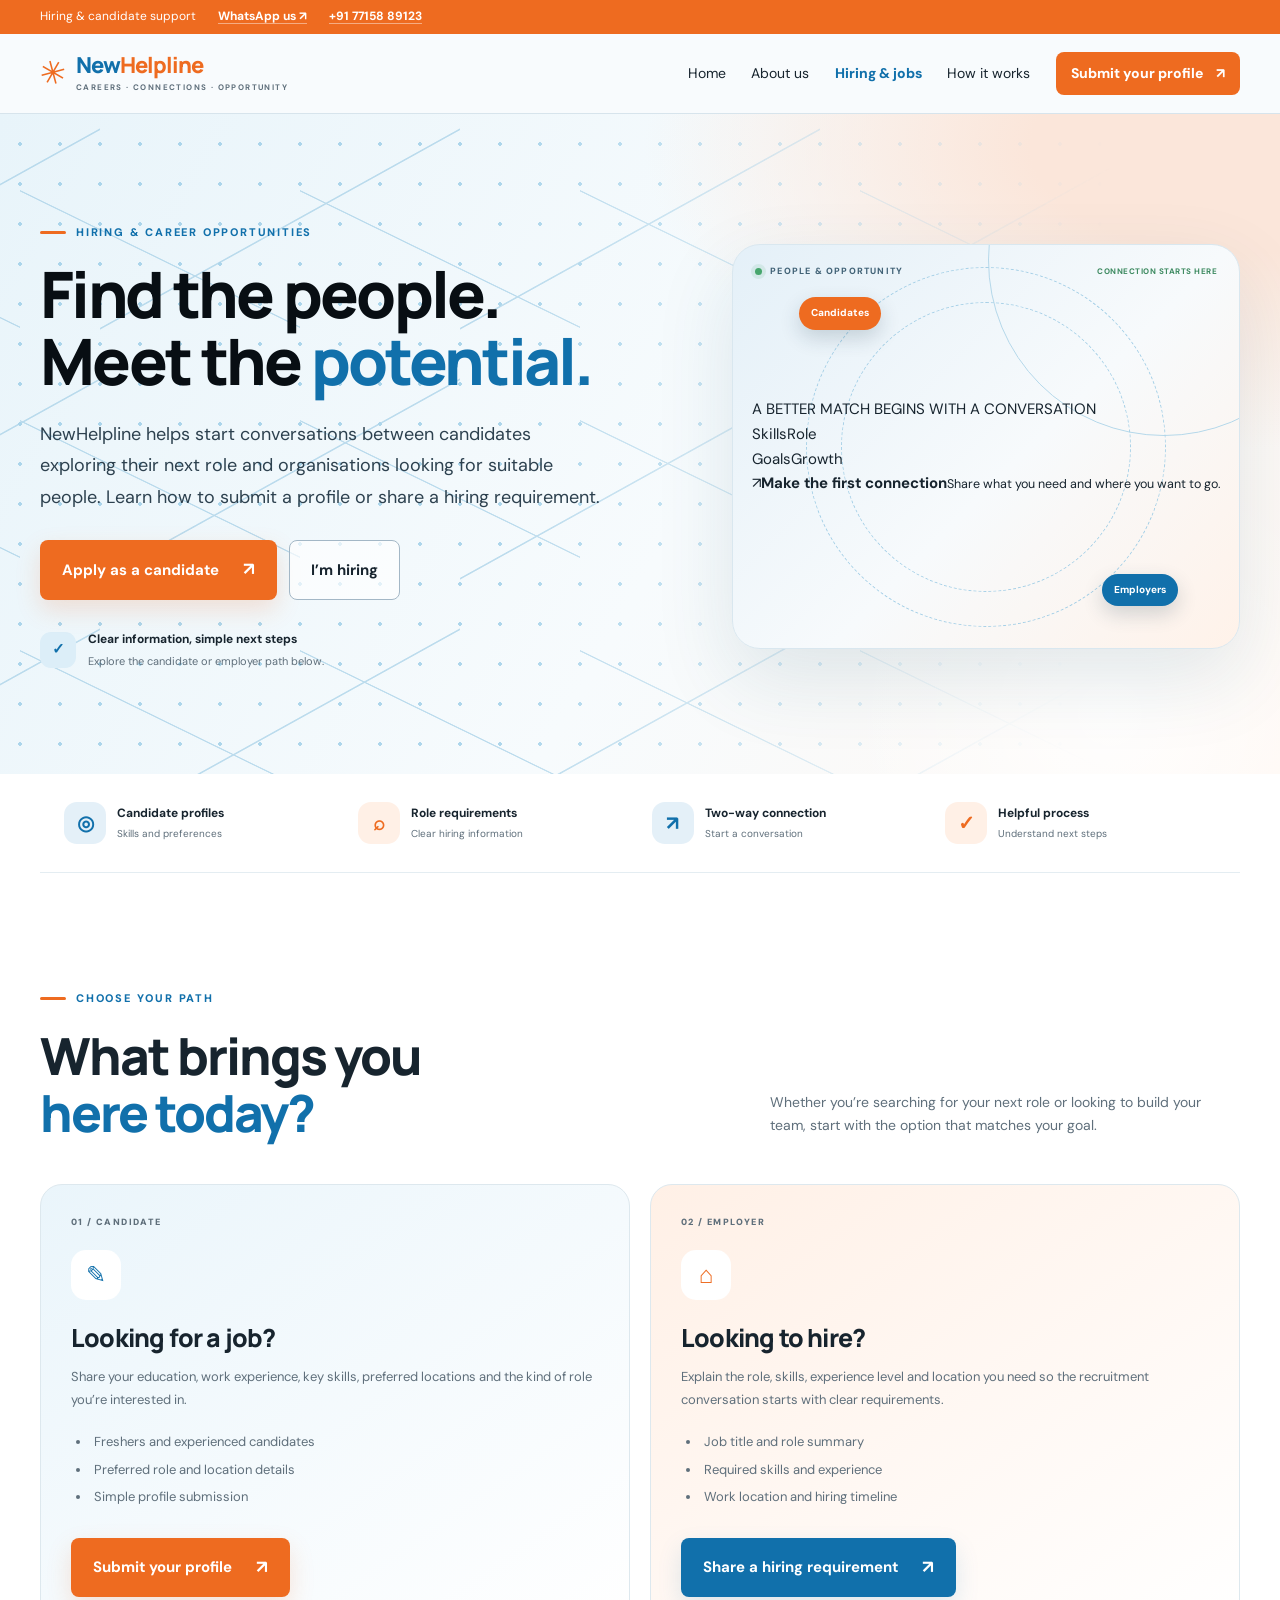
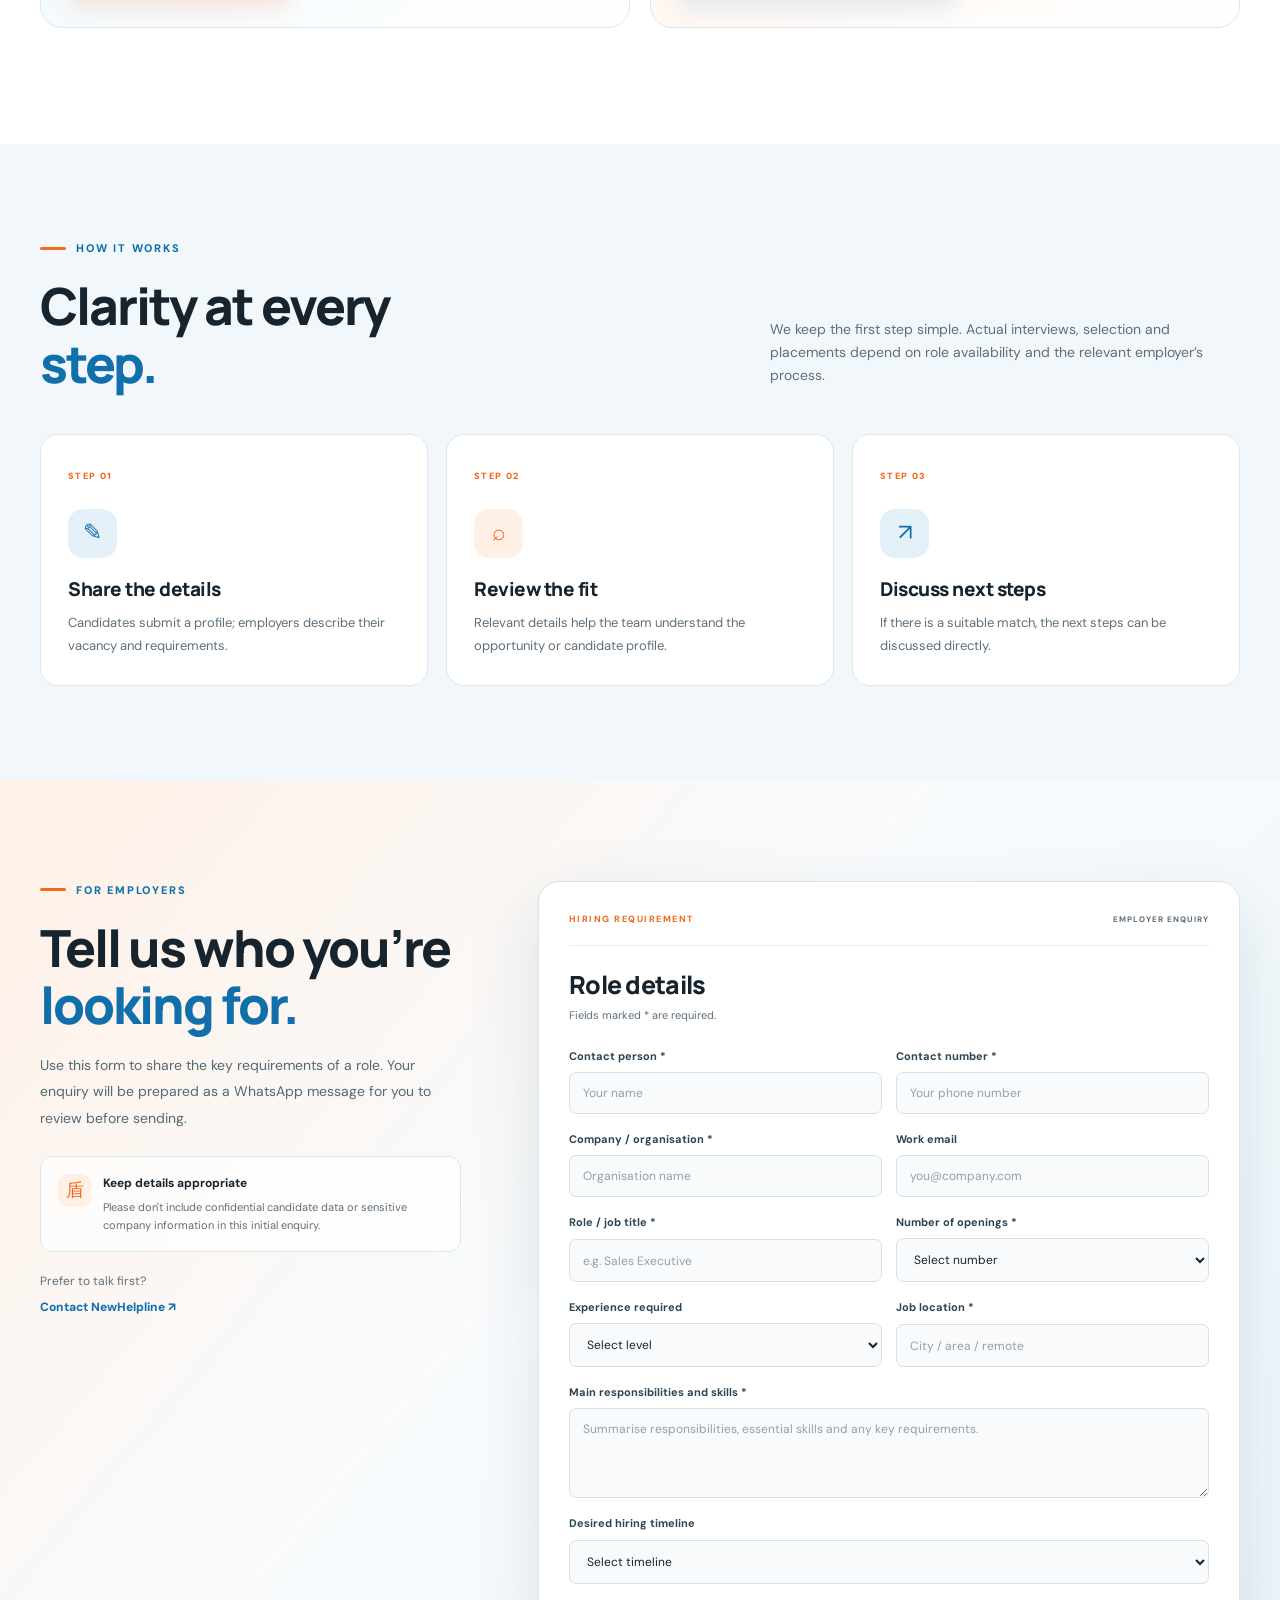
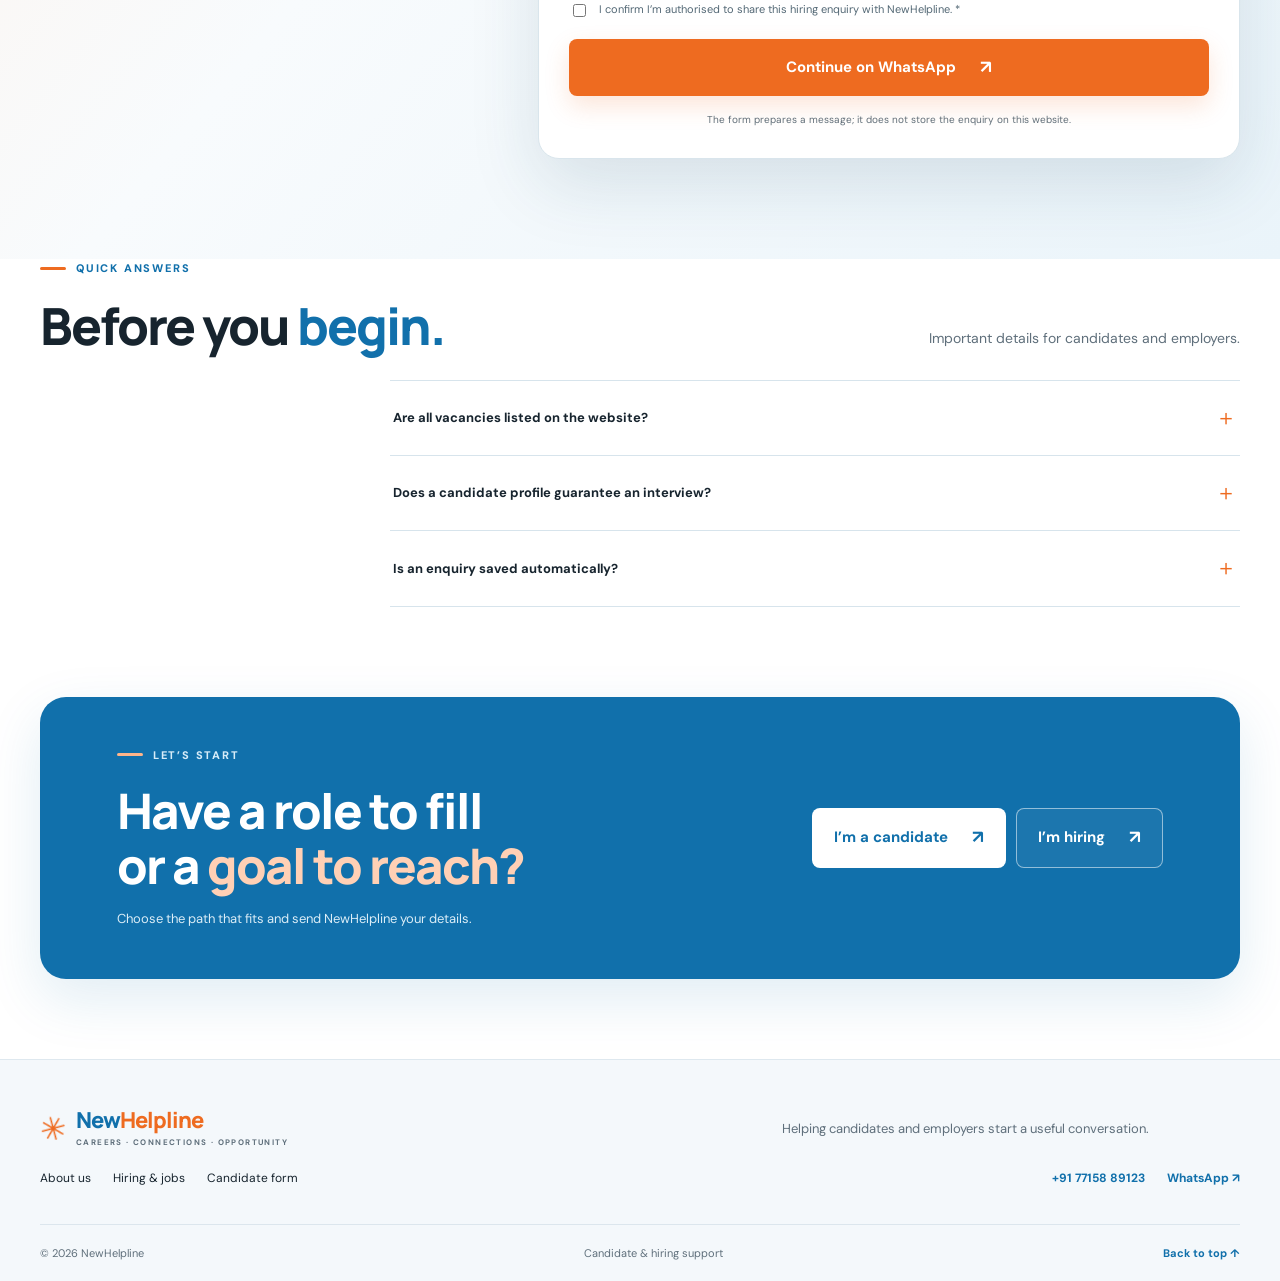
==== hiring.html @ 6728ea6a "feat: add dedicated hiring and jobs page" ====
<!doctype html>
<html lang="en">
<head>
  <meta charset="utf-8">
  <meta name="viewport" content="width=device-width, initial-scale=1, viewport-fit=cover">
  <meta name="theme-color" content="#1170AB">
  <meta name="description" content="Hiring information for candidates and employers through NewHelpline. Learn how to submit a candidate profile or share a hiring requirement.">
  <meta property="og:title" content="Hiring & Jobs | NewHelpline">
  <meta property="og:description" content="Candidate information, job search guidance and hiring support with NewHelpline.">
  <meta property="og:type" content="website">
  <title>Hiring & Jobs | NewHelpline</title>
  <link rel="preconnect" href="https://fonts.googleapis.com">
  <link rel="preconnect" href="https://fonts.gstatic.com" crossorigin>
  <link rel="stylesheet" href="styles.css">
  <link rel="icon" href="favicon.svg" type="image/svg+xml">
</head>
<body>
  <div class="topline"><span>Hiring & candidate support</span><a href="https://wa.me/917715889123" target="_blank" rel="noopener noreferrer">WhatsApp us ↗</a><a href="tel:+917715889123">+91 77158 89123</a></div>
  <header class="site-header">
    <a class="logo" href="index.html" aria-label="NewHelpline home"><span class="mark" aria-hidden="true">✳</span><span><b>New<span>Helpline</span></b><small>CAREERS · CONNECTIONS · OPPORTUNITY</small></span></a>
    <button class="menu" type="button" aria-label="Open menu" aria-expanded="false" aria-controls="primary-nav">☰</button>
    <nav id="primary-nav" aria-label="Main navigation"><a href="index.html">Home</a><a href="index.html#about">About us</a><a class="active" href="hiring.html">Hiring & jobs</a><a href="index.html#process">How it works</a><a class="nav-apply" href="index.html#candidate-form">Submit your profile <span aria-hidden="true">↗</span></a></nav>
  </header>
  <a class="skip-link" href="#main-content">Skip to content</a>
  <main id="main-content">
    <section class="hero hiring-hero">
      <div class="network" aria-hidden="true"></div><div class="hero-glow" aria-hidden="true"></div>
      <div class="hero-copy">
        <div class="eyebrow"><span></span> HIRING & CAREER OPPORTUNITIES</div>
        <h1>Find the people.<br>Meet the <em>potential.</em></h1>
        <p class="hero-lead">NewHelpline helps start conversations between candidates exploring their next role and organisations looking for suitable people. Learn how to submit a profile or share a hiring requirement.</p>
        <div class="hero-actions"><a class="button orange" href="index.html#candidate-form">Apply as a candidate <b aria-hidden="true">↗</b></a><a class="button outline" href="#employer-form">I’m hiring</a></div>
        <div class="hero-proof"><span class="proof-icon">✓</span><span><b>Clear information, simple next steps</b><small>Explore the candidate or employer path below.</small></span></div>
      </div>
      <div class="hero-art hiring-art"><div class="art-topline"><span class="art-dot"></span> PEOPLE & OPPORTUNITY <span class="art-status">CONNECTION STARTS HERE</span></div><div class="hiring-visual-card"><span class="visual-kicker">A BETTER MATCH BEGINS WITH A CONVERSATION</span><div class="match-line"><span>Skills</span><span class="match-line-fill"></span><span>Role</span></div><div class="match-line"><span>Goals</span><span class="match-line-fill short"></span><span>Growth</span></div><div class="match-note"><span>↗</span><span><b>Make the first connection</b><small>Share what you need and where you want to go.</small></span></div></div><div class="art-bubble bubble-orange">Candidates</div><div class="art-bubble bubble-blue">Employers</div><div class="art-orbit orbit-one"></div><div class="art-orbit orbit-two"></div></div>
    </section>
    <section class="benefit-strip" aria-label="Hiring support overview"><div><span class="benefit-icon">◎</span><span><b>Candidate profiles</b><small>Skills and preferences</small></span></div><div><span class="benefit-icon">⌕</span><span><b>Role requirements</b><small>Clear hiring information</small></span></div><div><span class="benefit-icon">↗</span><span><b>Two-way connection</b><small>Start a conversation</small></span></div><div><span class="benefit-icon">✓</span><span><b>Helpful process</b><small>Understand next steps</small></span></div></section>
    <section class="section">
      <div class="section-heading"><div><div class="eyebrow"><span></span> CHOOSE YOUR PATH</div><h2>What brings you<br><em>here today?</em></h2></div><p>Whether you’re searching for your next role or looking to build your team, start with the option that matches your goal.</p></div>
      <div class="path-grid">
        <article class="path-card path-candidate"><span class="path-number">01 / CANDIDATE</span><div class="path-icon">✎</div><h3>Looking for a job?</h3><p>Share your education, work experience, key skills, preferred locations and the kind of role you’re interested in.</p><ul><li>Freshers and experienced candidates</li><li>Preferred role and location details</li><li>Simple profile submission</li></ul><a class="button orange" href="index.html#candidate-form">Submit your profile <b>↗</b></a></article>
        <article class="path-card path-employer"><span class="path-number">02 / EMPLOYER</span><div class="path-icon">⌂</div><h3>Looking to hire?</h3><p>Explain the role, skills, experience level and location you need so the recruitment conversation starts with clear requirements.</p><ul><li>Job title and role summary</li><li>Required skills and experience</li><li>Work location and hiring timeline</li></ul><a class="button blue-button" href="#employer-form">Share a hiring requirement <b>↗</b></a></article>
      </div>
    </section>
    <section class="process-section"><div class="section-heading"><div><div class="eyebrow"><span></span> HOW IT WORKS</div><h2>Clarity at every<br><em>step.</em></h2></div><p>We keep the first step simple. Actual interviews, selection and placements depend on role availability and the relevant employer’s process.</p></div><div class="process-grid"><article><span class="process-step">STEP 01</span><div class="process-icon">✎</div><h3>Share the details</h3><p>Candidates submit a profile; employers describe their vacancy and requirements.</p></article><article><span class="process-step">STEP 02</span><div class="process-icon">⌕</div><h3>Review the fit</h3><p>Relevant details help the team understand the opportunity or candidate profile.</p></article><article><span class="process-step">STEP 03</span><div class="process-icon">↗</div><h3>Discuss next steps</h3><p>If there is a suitable match, the next steps can be discussed directly.</p></article></div></section>
    <section class="application-section employer-section" id="employer-form">
      <div class="application-intro"><div class="eyebrow"><span></span> FOR EMPLOYERS</div><h2>Tell us who you’re <em>looking for.</em></h2><p>Use this form to share the key requirements of a role. Your enquiry will be prepared as a WhatsApp message for you to review before sending.</p><div class="privacy-note"><span aria-hidden="true">盾</span><span><b>Keep details appropriate</b><small>Please don't include confidential candidate data or sensitive company information in this initial enquiry.</small></span></div><div class="contact-card"><span>Prefer to talk first?</span><a href="https://wa.me/917715889123" target="_blank" rel="noopener noreferrer">Contact NewHelpline ↗</a></div></div>
      <div class="application-card"><div class="application-card-head"><span class="form-kicker">HIRING REQUIREMENT</span><span class="form-count">EMPLOYER ENQUIRY</span></div><h3>Role details</h3><p class="form-subtitle">Fields marked * are required.</p>
        <form id="employer-form-element">
          <div class="form-row"><label for="employer-name">Contact person *<input id="employer-name" name="contact" autocomplete="name" maxlength="90" required placeholder="Your name"></label><label for="employer-phone">Contact number *<input id="employer-phone" name="phone" type="tel" inputmode="tel" pattern="[0-9+() -]{8,20}" maxlength="20" required placeholder="Your phone number"></label></div>
          <div class="form-row"><label for="employer-company">Company / organisation *<input id="employer-company" name="company" maxlength="140" required placeholder="Organisation name"></label><label for="employer-email">Work email<input id="employer-email" name="email" type="email" maxlength="160" placeholder="you@company.com"></label></div>
          <div class="form-row"><label for="employer-role">Role / job title *<input id="employer-role" name="role" maxlength="140" required placeholder="e.g. Sales Executive"></label><label for="employer-count">Number of openings *<select id="employer-count" name="openings" required><option value="">Select number</option><option>1</option><option>2–5</option><option>6–10</option><option>More than 10</option><option>To be discussed</option></select></label></div>
          <div class="form-row"><label for="employer-exp">Experience required<select id="employer-exp" name="experience"><option value="">Select level</option><option>Fresher / entry level</option><option>1–3 years</option><option>3–5 years</option><option>5+ years</option><option>Flexible</option></select></label><label for="employer-location">Job location *<input id="employer-location" name="location" maxlength="120" required placeholder="City / area / remote"></label></div>
          <label for="employer-skills">Main responsibilities and skills *<textarea id="employer-skills" name="requirements" rows="4" minlength="10" maxlength="1400" required placeholder="Summarise responsibilities, essential skills and any key requirements."></textarea></label>
          <label for="employer-timeline">Desired hiring timeline<select id="employer-timeline" name="timeline"><option value="">Select timeline</option><option>Immediately</option><option>Within 2 weeks</option><option>Within a month</option><option>Flexible</option></select></label>
          <label class="consent-row"><input name="consent" type="checkbox" required><span>I confirm I’m authorised to share this hiring enquiry with NewHelpline. *</span></label>
          <button class="button orange submit" type="submit">Continue on WhatsApp <b aria-hidden="true">↗</b></button><p class="form-note" id="employer-status" role="status" aria-live="polite">The form prepares a message; it does not store the enquiry on this website.</p>
        </form>
      </div>
    </section>
    <section class="faq-section"><div class="section-heading"><div><div class="eyebrow"><span></span> QUICK ANSWERS</div><h2>Before you <em>begin.</em></h2></div><p>Important details for candidates and employers.</p></div><div class="faq-list"><details><summary>Are all vacancies listed on the website?<span>＋</span></summary><p>This version of the site provides hiring information and candidate registration. It does not currently publish a live vacancy database. Contact NewHelpline to ask about relevant opportunities.</p></details><details><summary>Does a candidate profile guarantee an interview?<span>＋</span></summary><p>No. Profile submission is an expression of interest. Interview selection and placements depend on employer requirements and opportunity availability.</p></details><details><summary>Is an enquiry saved automatically?<span>＋</span></summary><p>No. The current forms prepare WhatsApp messages. The user must review and send the message; this static website has no connected database or candidate tracking system.</p></details></div></section>
    <section class="closing-cta"><div><div class="eyebrow"><span></span> LET’S START</div><h2>Have a role to fill<br>or a <em>goal to reach?</em></h2><p>Choose the path that fits and send NewHelpline your details.</p></div><div class="closing-actions"><a class="button white" href="index.html#candidate-form">I’m a candidate <b>↗</b></a><a class="button outline-light" href="#employer-form">I’m hiring <b>↗</b></a></div></section>
  </main>
  <footer><div class="footer-main"><a class="logo" href="index.html"><span class="mark" aria-hidden="true">✳</span><span><b>New<span>Helpline</span></b><small>CAREERS · CONNECTIONS · OPPORTUNITY</small></span></a><p>Helping candidates and employers start a useful conversation.</p><div class="footer-links"><a href="index.html#about">About us</a><a href="hiring.html">Hiring & jobs</a><a href="index.html#candidate-form">Candidate form</a></div><div class="footer-contact"><a href="tel:+917715889123">+91 77158 89123</a><a href="https://wa.me/917715889123" target="_blank" rel="noopener noreferrer">WhatsApp ↗</a></div></div><div class="footer-bottom"><span>© <span id="year"></span> NewHelpline</span><span>Candidate & hiring support</span><a href="#main-content">Back to top ↑</a></div></footer>
  <script src="script.js" defer></script>
</body></html>
---- styles.css ----
@import url('https://fonts.googleapis.com/css2?family=DM+Sans:wght@400;500;600;700&family=Manrope:wght@400;500;600;700;800&display=swap');
:root{--orange:#EE6B20;--blue:#1170AB;--pale:#E4F0F8;--paler:#F5F9FC;--ink:#17242E;--muted:#5F6F7B;--line:#D7E4EC;--white:#fff;--radius:22px;--shadow:0 24px 70px rgba(24,67,96,.14)}*{box-sizing:border-box}html{scroll-behavior:smooth;scroll-padding-top:100px}body{margin:0;color:var(--ink);font:15px/1.65 'DM Sans',sans-serif;background:var(--white);-webkit-font-smoothing:antialiased}a{color:inherit;text-decoration:none}button,input,select,textarea{font:inherit}button,a{-webkit-tap-highlight-color:transparent}a:focus-visible,button:focus-visible,input:focus-visible,select:focus-visible,textarea:focus-visible{outline:3px solid #ffb57d;outline-offset:3px}.topline{height:34px;padding:0 max(24px,calc((100vw - 1200px)/2));display:flex;align-items:center;gap:22px;background:var(--orange);color:white;font-size:12px}.topline span:last-child{margin-left:auto}header{height:80px;padding:0 max(24px,calc((100vw - 1200px)/2));display:flex;align-items:center;justify-content:space-between;gap:28px;background:#F8FBFD;border-bottom:1px solid var(--line);position:sticky;top:0;z-index:20}.logo{display:flex;align-items:center;gap:9px;flex-shrink:0}.logo b{display:block;font:800 22px/1.15 'Manrope',sans-serif;letter-spacing:-1px;color:var(--blue)}.logo b span{color:var(--orange)}.logo small{display:block;margin-top:3px;font-size:8px;letter-spacing:1.4px;color:var(--muted);font-weight:700}.mark{font-size:32px;line-height:1;color:var(--orange);transform:rotate(-15deg)}nav{display:flex;align-items:center;gap:clamp(14px,2vw,30px);font-size:14px}nav>a:not(.call):hover,.footer-links a:hover{color:var(--orange)}.call{background:var(--orange);color:white;padding:11px 23px;border-radius:8px;font-weight:700;box-shadow:0 7px 18px #ee6b2024}.call:hover,.orange:hover{background:#d9570b;transform:translateY(-2px)}.menu{display:none;background:none;border:0;font-size:25px;color:var(--blue)}.hero{min-height:635px;padding:76px max(24px,calc((100vw - 1200px)/2)) 70px;display:grid;grid-template-columns:1.03fr .85fr;gap:clamp(38px,6vw,90px);align-items:center;position:relative;isolation:isolate;overflow:hidden;background:radial-gradient(ellipse at 97% 5%,#FBE6DA 0 12%,transparent 34%),linear-gradient(120deg,#E8F4FA 0%,#F7FBFD 55%,#fff8f3 100%)}.network{position:absolute;inset:0;z-index:-1;opacity:.7;background-image:radial-gradient(circle,#91C8E5 1.8px,transparent 2px),linear-gradient(26deg,transparent 49.7%,#A6D0E7 49.9%,#A6D0E7 50.1%,transparent 50.3%),linear-gradient(151deg,transparent 49.7%,#A6D0E7 49.9%,#A6D0E7 50.1%,transparent 50.3%);background-size:40px 40px,280px 230px,360px 250px;background-position:0 10px,20px 30px,100px -10px;mask-image:linear-gradient(90deg,#000 0%,#000 40%,transparent 87%)}.hero-copy{position:relative;z-index:1}.eyebrow{display:flex;align-items:center;gap:10px;font-size:11px;letter-spacing:1.8px;font-weight:800;color:var(--blue);margin-bottom:20px}.eyebrow>span{display:inline-block;width:26px;height:3px;border-radius:4px;background:var(--orange)}h1,h2,h3,p{margin-top:0}h1,h2,h3{font-family:'Manrope',sans-serif;letter-spacing:-1.8px}h1{font-size:clamp(43px,4.65vw,66px);line-height:1.07;max-width:640px;margin-bottom:24px;font-weight:800;color:#080E13}h1 em,h2 em{font-style:normal;color:var(--blue)}.hero-copy>p{font-size:18px;line-height:1.75;max-width:600px;color:#2D414F}.chips,.actions,.trust{display:flex;align-items:center;gap:10px;flex-wrap:wrap}.chips{margin:21px 0 27px}.chips span,.tags span{padding:6px 14px;border-radius:100px;background:#DFEDF6;color:#294C62;font-size:12px;font-weight:600}.actions{gap:12px}.button{display:inline-flex;justify-content:center;align-items:center;gap:24px;padding:14px 21px;border-radius:8px;font-weight:700;border:1px solid transparent;transition:transform .2s,background .2s;cursor:pointer}.button b{font-size:18px}.orange{background:var(--orange);color:white;box-shadow:0 10px 24px #ee6b202c}.outline{border-color:#A3B7C6;background:#ffffffa8;color:var(--ink)}.outline:hover{border-color:var(--blue);background:white}.trust{margin-top:32px;font-size:12px;color:#586B79}.avatars{display:flex;padding-left:5px}.avatars span{width:30px;height:30px;margin-left:-5px;display:grid;place-items:center;border-radius:50%;border:2px solid white;background:#CDE4F3;font-weight:800;color:var(--blue)}.avatars span:nth-child(2){background:#FAD8C7;color:#97400f}.avatars span:nth-child(3){background:#D9EAE0;color:#276449}.form-card{align-self:center;background:white;border-radius:13px;border:1px solid #D3E2EA;box-shadow:var(--shadow);overflow:hidden;position:relative;z-index:2}.tabs{display:grid;grid-template-columns:repeat(3,1fr);background:#E4F0F8}.tabs button{border:0;background:transparent;padding:17px 5px;font-weight:700;font-size:13px;color:#243D4E;cursor:pointer;border-bottom:3px solid transparent}.tabs button.active{background:white;color:#121E27;border-bottom-color:var(--blue)}.form-content{padding:25px 27px 23px}.form-kicker{font-size:10px;letter-spacing:1.5px;color:var(--orange);font-weight:800}.form-content h2{font-size:25px;letter-spacing:-.8px;margin:8px 0 5px}.form-content>p{margin-bottom:20px;color:var(--muted);font-size:13px}.form-content form{display:grid;gap:13px}.two{display:grid;grid-template-columns:1fr 1fr;gap:13px}.form-content label{display:grid;gap:6px;font-weight:700;font-size:12px;color:#253B4A}.form-content input,.form-content select,.form-content textarea{width:100%;min-width:0;border:1px solid #D3E1EA;border-radius:6px;padding:11px 12px;background:#F8FAFC;color:var(--ink);font-size:13px;font-weight:400}.form-content input:focus,.form-content select:focus,.form-content textarea:focus{border-color:var(--blue);outline:2px solid #1170ab20}.form-content input::placeholder,.form-content textarea::placeholder{color:#8D9BA6}.submit{width:100%;margin-top:3px;border:0}.note{font-size:10px!important;text-align:center;color:#73828D!important;margin:0!important}.stats{display:grid;grid-template-columns:repeat(4,1fr);max-width:1200px;margin:0 auto;padding:29px 24px;border-bottom:1px solid #EAF0F4;gap:20px}.stats>div{display:grid;grid-template-columns:42px 1fr;column-gap:10px;align-items:center}.stat-icon{grid-row:span 2;width:40px;height:40px;display:grid;place-items:center;border-radius:12px;color:var(--blue);background:var(--pale);font-size:21px}.stats b{font-size:13px}.stats small{font-size:11px;color:var(--muted)}.section{padding:105px max(24px,calc((100vw - 1200px)/2))}.section-head{display:flex;align-items:end;justify-content:space-between;gap:40px;margin-bottom:43px}.section-head h2,.approach-copy h2,.cta h2{font-size:clamp(36px,4.1vw,53px);line-height:1.13;margin-bottom:0}.section-head>p{max-width:435px;color:var(--muted);margin-bottom:4px;font-size:15px}.cards{display:grid;grid-template-columns:repeat(3,1fr);gap:20px}.service{padding:29px;border:1px solid #DCE7ED;border-radius:var(--radius);min-height:360px;display:flex;flex-direction:column;align-items:flex-start;transition:transform .22s,box-shadow .22s}.service:hover{transform:translateY(-5px);box-shadow:var(--shadow)}.student{background:linear-gradient(145deg,#F0F8FC,#fff)}.teacher{background:linear-gradient(145deg,#FFF5EF,#fff)}.hiring{background:linear-gradient(145deg,#F3F6FC,#fff)}.card-top{width:100%;display:flex;justify-content:space-between;align-items:center;margin-bottom:24px;color:var(--muted);font-size:10px;letter-spacing:1px;font-weight:800}.icon{display:grid;place-items:center;width:48px;height:48px;border-radius:15px;background:#DCEEF8;color:var(--blue);font-size:24px}.teacher .icon{background:#FFE0CE;color:#C75415}.hiring .icon{background:#E2E8F7;color:#4A61A7}.service h3{font-size:28px;line-height:1.15;margin-bottom:13px;letter-spacing:-1px}.service>p{color:var(--muted);font-size:13px;line-height:1.8}.tags{display:flex;flex-wrap:wrap;gap:6px;margin:3px 0 22px}.tags span{font-size:10px;padding:5px 9px;background:#fff;border:1px solid #E0E9EE}.service>a,.text-link{margin-top:auto;display:inline-flex;gap:18px;align-items:center;color:var(--blue);font-weight:800;font-size:13px}.service>a b{font-size:18px;color:var(--orange)}.approach{padding:95px max(24px,calc((100vw - 1120px)/2));background:#EAF4FA;display:grid;grid-template-columns:1fr 1fr;gap:clamp(48px,8vw,120px);align-items:center;overflow:hidden}.approach-visual{display:grid;place-items:center;min-height:420px}.orb{width:min(360px,75vw);aspect-ratio:1;border-radius:50%;position:relative;border:1px solid #B8D9EA;background:radial-gradient(circle,#fff 0 24%,#E5F3FA 24.5% 48%,transparent 48.5%);display:grid;place-items:center}.orb:before,.orb:after{content:'';position:absolute;inset:12%;border:1px dashed #8FC0DD;border-radius:50%}.orb:after{inset:26%;border-style:solid;opacity:.6}.orb-center{width:86px;height:86px;border-radius:25px;background:var(--orange);display:grid;place-items:center;color:white;font:800 29px 'Manrope';box-shadow:0 12px 28px #ee6b2045;z-index:2}.orb-label{position:absolute;background:white;padding:8px 13px;border:1px solid var(--line);border-radius:8px;font-size:11px;font-weight:700;box-shadow:0 8px 25px #3c66801a}.label-one{top:13%;left:2%}.label-two{right:-1%;top:47%}.label-three{bottom:10%;left:21%}.approach-copy>p{color:#536875;margin:22px 0 25px}.steps{display:grid;gap:18px;margin-bottom:24px}.steps>div{display:flex;align-items:center;gap:15px}.steps>div>span{flex-shrink:0;width:36px;height:36px;display:grid;place-items:center;border-radius:10px;background:white;color:var(--orange);font-weight:800;font-size:12px}.steps p{display:grid;gap:3px;margin:0}.steps b{font-size:13px}.steps small{font-size:12px;color:var(--muted)}.subject-grid{display:grid;grid-template-columns:repeat(3,1fr);border-top:1px solid var(--line);border-left:1px solid var(--line)}.subject-grid a{position:relative;min-height:145px;padding:21px 23px;display:grid;align-content:start;gap:7px;border-right:1px solid var(--line);border-bottom:1px solid var(--line);transition:background .2s}.subject-grid a:hover{background:#F0F8FC}.subject-grid a>span{font-size:10px;font-weight:800;color:var(--orange);letter-spacing:1px}.subject-grid b{font-size:15px}.subject-grid small{font-size:12px;color:var(--muted)}.subject-grid i{position:absolute;right:20px;top:21px;font-style:normal;color:var(--blue);font-size:17px}.cta{margin:30px auto 90px;width:min(1200px,calc(100% - 48px));border-radius:27px;overflow:hidden;background:var(--blue);color:white;padding:57px 7%;position:relative;display:flex;align-items:center;justify-content:space-between;gap:50px}.cta .eyebrow{color:#D5EAF7}.cta .eyebrow>span{background:#FFB485}.cta h2{font-size:clamp(38px,4vw,53px)}.cta h2 em{color:#FFD0B5}.cta p{max-width:450px;color:#D9EBF6;margin:17px 0 24px}.white{background:white;color:var(--blue)}.white:hover{background:#E9F4FB;transform:translateY(-2px)}.cta-art{width:260px;height:230px;position:relative;flex-shrink:0}.circle{position:absolute;border-radius:50%;border:1px solid #ffffff52}.c1{width:225px;height:225px;right:0;top:0}.c2{width:165px;height:165px;right:30px;top:30px;border-style:dashed}.c3{width:105px;height:105px;right:60px;top:60px;background:var(--orange);border:8px solid #ffffff24}.cta-art>span{position:absolute;right:76px;top:87px;z-index:2;font:800 17px/1.2 'Manrope';text-align:center}.faq{padding-top:0}.faq-list{max-width:820px;margin-left:auto;border-top:1px solid var(--line)}details{border-bottom:1px solid var(--line);padding:0 3px}summary{padding:20px 0;list-style:none;display:flex;justify-content:space-between;gap:20px;align-items:center;cursor:pointer;font-weight:700;font-size:14px}summary::-webkit-details-marker{display:none}summary span{font-size:22px;font-weight:400;color:var(--orange);transition:transform .2s}details[open] summary span{transform:rotate(45deg)}details>p{max-width:700px;color:var(--muted);font-size:13px;padding:0 30px 20px 0;margin:0}footer{background:#F4F8FB;border-top:1px solid #DEE8EF;padding:42px max(24px,calc((100vw - 1200px)/2)) 0}.footer-main{display:grid;grid-template-columns:1.5fr 1fr;gap:20px 55px;align-items:center;padding-bottom:35px}.footer-main>p{max-width:380px;margin:0;color:var(--muted);font-size:13px}.footer-links,.footer-contact{display:flex;align-items:center;gap:22px;flex-wrap:wrap;font-size:12px}.footer-contact{justify-content:flex-end;font-weight:700;color:var(--blue)}.footer-bottom{padding:18px 0;border-top:1px solid #DCE6ED;display:flex;justify-content:space-between;gap:15px;flex-wrap:wrap;color:var(--muted);font-size:11px}.footer-bottom a{color:var(--blue);font-weight:700}@media(max-width:970px){header{height:72px}.menu{display:block}nav{display:none;position:absolute;top:72px;left:0;right:0;padding:18px 24px 24px;background:#F8FBFD;border-bottom:1px solid var(--line);box-shadow:0 15px 30px #183b5014;flex-direction:column;align-items:stretch;gap:0}nav.open{display:flex}nav>a{padding:12px 5px}nav .call{text-align:center;margin-top:7px}.hero{grid-template-columns:1fr 0.9fr;gap:30px;padding-top:60px}.hero-copy>p{font-size:16px}h1{font-size:clamp(38px,5vw,52px)}.form-content{padding:21px}.cards{gap:12px}.service{padding:22px}.approach{gap:45px}.cta-art{transform:scale(.82);margin-right:-20px}}@media(max-width:720px){.topline{height:32px;padding:0 18px;font-size:11px;gap:12px}.topline span:last-child{display:none}header{padding:0 18px}.hero{display:flex;flex-direction:column;align-items:stretch;padding:49px 18px 42px;gap:32px}.hero-copy>p{max-width:580px;font-size:16px}.eyebrow{font-size:10px;letter-spacing:1.3px;margin-bottom:16px}h1{font-size:clamp(41px,10vw,58px);margin-bottom:18px}.form-card{width:100%;max-width:540px;margin:0 auto}.form-content{padding:22px}.stats{grid-template-columns:1fr 1fr;padding:25px 18px;gap:21px 12px}.stats>div{grid-template-columns:36px 1fr;column-gap:8px}.stat-icon{width:34px;height:34px}.stats b{font-size:12px}.stats small{font-size:10px}.section{padding:73px 18px}.section-head{display:block;margin-bottom:28px}.section-head h2,.approach-copy h2,.cta h2{font-size:42px}.section-head>p{margin-top:17px}.cards{grid-template-columns:1fr}.service{min-height:0;padding:25px}.service>p{max-width:520px}.approach{padding:64px 18px;display:flex;flex-direction:column;gap:38px}.approach-visual{min-height:300px;width:100%}.orb{width:min(290px,72vw)}.approach-copy{width:100%}.subject-grid{grid-template-columns:1fr 1fr}.subject-grid a{min-height:130px;padding:17px}.subject-grid b{font-size:13px;padding-right:10px}.subject-grid small{font-size:11px}.cta{margin:8px auto 70px;width:calc(100% - 36px);padding:39px 27px;border-radius:20px}.cta-art{display:none}.faq{padding-top:0}.footer-main{grid-template-columns:1fr;gap:22px}.footer-contact{justify-content:flex-start}.footer-bottom{gap:10px}.two{gap:10px}.form-content input,.form-content select,.form-content textarea{padding:11px 9px}}@media(max-width:390px){.two{grid-template-columns:1fr}.section-head h2,.approach-copy h2,.cta h2{font-size:37px}.subject-grid{grid-template-columns:1fr}.subject-grid a{min-height:105px}.actions{align-items:stretch}.button{padding:12px 14px;gap:12px}.trust{align-items:flex-start}.form-content{padding:18px}.tabs button{font-size:12px}}

/* Premium polish layer */
:root{--orange:#EE6B20;--blue:#1170AB;--pale:#E4F0F8;--paler:#F5F9FC;--ink:#17242E;--muted:#5F6F7B;--line:#D7E4EC;--shadow:0 24px 70px rgba(24,67,96,.14)}
.skip-link{position:absolute;top:-70px;left:16px;z-index:1000;background:#fff;color:var(--blue);border:2px solid var(--blue);padding:10px 16px;border-radius:8px;font-weight:700}.skip-link:focus{top:12px}
body{overflow-x:hidden}header{backdrop-filter:blur(14px);background:rgba(248,251,253,.93);transition:box-shadow .2s}header.scrolled{box-shadow:0 8px 28px rgba(23,60,84,.08)}
.topline a{font-weight:700;text-decoration:underline;text-decoration-color:#ffffff70;text-underline-offset:3px}
.logo{transition:transform .2s}.logo:hover{transform:translateY(-1px)}
.hero{min-height:660px}.hero-glow{position:absolute;z-index:-1;right:-110px;bottom:-220px;width:560px;height:560px;border-radius:50%;background:radial-gradient(circle,rgba(255,255,255,.85),rgba(228,240,248,0) 68%);pointer-events:none}
.network{background-size:40px 40px,280px 230px,360px 250px,auto;animation:networkFloat 24s ease-in-out infinite alternate}
@keyframes networkFloat{from{background-position:0 10px,20px 30px,100px -10px}to{background-position:18px 28px,60px 0,70px 28px}}
.hero-copy{animation:riseIn .7s both}.form-card{animation:riseIn .7s .12s both}
@keyframes riseIn{from{opacity:0;transform:translateY(16px)}to{opacity:1;transform:translateY(0)}}
h1{letter-spacing:-2.6px}.hero-copy>p{max-width:570px}.button{position:relative;overflow:hidden}.button:after{content:"";position:absolute;inset:0;background:linear-gradient(110deg,transparent 20%,rgba(255,255,255,.18) 48%,transparent 70%);transform:translateX(-140%);transition:transform .65s}.button:hover:after{transform:translateX(140%)}
.form-card{box-shadow:0 28px 80px rgba(24,67,96,.17);transition:transform .25s,box-shadow .25s}.form-card:focus-within{box-shadow:0 28px 84px rgba(24,67,96,.2)}.tabs button{transition:background .2s,color .2s}.form-content input,.form-content select,.form-content textarea{transition:border-color .18s,box-shadow .18s,background .18s}.form-content input:focus,.form-content select:focus,.form-content textarea:focus{background:white;box-shadow:0 0 0 3px rgba(17,112,171,.10)}
.stats{max-width:none;padding-inline:max(24px,calc((100vw - 1152px)/2));background:white}.stats>div{transition:transform .2s}.stats>div:hover{transform:translateY(-3px)}.stat-icon{transition:transform .2s,background .2s}.stats>div:hover .stat-icon{transform:rotate(-5deg);background:#D1E7F5}
.section-head h2,.approach-copy h2{letter-spacing:-2px}.service{position:relative;overflow:hidden;box-shadow:0 0 0 rgba(24,67,96,0)}.service:before{content:"";position:absolute;inset:0 auto 0 0;width:3px;background:var(--orange);transform:scaleY(0);transform-origin:bottom;transition:transform .25s}.service:hover:before{transform:scaleY(1)}.service .icon{transition:transform .25s}.service:hover .icon{transform:translateY(-3px) rotate(-4deg)}
.subject-grid a{transition:background .2s,transform .2s}.subject-grid a:hover{transform:translateY(-2px);z-index:1;box-shadow:0 10px 25px rgba(24,67,96,.06)}.subject-grid i{transition:transform .2s}.subject-grid a:hover i{transform:translate(3px,-3px)}
.orb{animation:orbFloat 7s ease-in-out infinite}@keyframes orbFloat{0%,100%{transform:translateY(0)}50%{transform:translateY(-7px)}}
.cta{box-shadow:0 18px 60px rgba(17,112,171,.14)}.circle{animation:orbit 19s linear infinite;transform-origin:center}@keyframes orbit{to{transform:rotate(360deg)}}
.faq details[open] summary{color:var(--blue)}.faq details>p{animation:fadeIn .25s both}@keyframes fadeIn{from{opacity:0;transform:translateY(-3px)}to{opacity:1;transform:translateY(0)}}
footer{padding-top:48px}.footer-main .logo{width:max-content}.footer-bottom{padding:19px 0}
:focus-visible{outline:3px solid #EE6B20!important;outline-offset:3px!important}
@media(prefers-reduced-motion:reduce){*,*::before,*::after{animation-duration:.01ms!important;animation-iteration-count:1!important;scroll-behavior:auto!important;transition-duration:.01ms!important}}
@media(min-width:1200px){.hero{padding-top:83px;padding-bottom:78px}.section{padding-top:116px;padding-bottom:116px}.approach{padding-top:108px;padding-bottom:108px}}
@media(max-width:720px){.hero{min-height:0}.network{opacity:.38}.stats{padding-inline:18px}.form-card{animation:none}.hero-copy{animation:none}.form-content h2{line-height:1.18}.subject-grid a:hover{transform:none}.cta{box-shadow:none}}


/* Recruitment-focused design system and page layouts */
.skip-link{position:absolute;top:-70px;left:16px;z-index:1000;background:#fff;color:var(--blue);border:2px solid var(--blue);padding:10px 16px;border-radius:8px;font-weight:700}.skip-link:focus{top:12px}
.site-header{position:sticky;top:0;z-index:30;backdrop-filter:blur(14px);background:rgba(248,251,253,.96)}.site-header nav a.active{color:var(--blue);font-weight:800}.site-header nav .nav-apply{padding:10px 15px;border-radius:8px;background:var(--orange);color:#fff;font-weight:800}.site-header nav .nav-apply span{margin-left:10px}
.career-hero{min-height:650px;grid-template-columns:1fr .9fr;gap:clamp(35px,5.5vw,82px);padding-top:78px;padding-bottom:80px}.career-hero h1,.hiring-hero h1{font-size:clamp(45px,5vw,68px);line-height:1.04;letter-spacing:-2.7px}.career-hero h1 em,.hiring-hero h1 em{color:var(--blue)}.hero-lead{max-width:570px;font-size:17px;line-height:1.8;color:#405561}.hero-actions{display:flex;flex-wrap:wrap;gap:12px;margin-top:27px}.hero-proof{display:flex;align-items:center;gap:12px;margin-top:30px}.proof-icon{flex-shrink:0;width:36px;height:36px;display:grid;place-items:center;border-radius:11px;color:var(--blue);background:#DCEEF8;font-weight:900}.hero-proof>span:last-child{display:grid;gap:2px}.hero-proof b{font-size:12px}.hero-proof small{font-size:11px;color:var(--muted)}
.hero-art{position:relative;isolation:isolate;min-height:405px;display:flex;align-items:center;justify-content:center;padding:52px 12px;background:linear-gradient(135deg,#E4F0F8,#F7FAFC 55%,#FFF2E9);border:1px solid #D9E7EF;border-radius:28px;overflow:hidden;box-shadow:0 30px 80px rgba(25,79,111,.12)}.hero-art:before{content:"";position:absolute;inset:-40% -20% auto auto;width:350px;height:350px;border:1px solid #B5D8EA;border-radius:50%;z-index:-1}.art-topline{position:absolute;top:19px;left:22px;right:22px;display:flex;align-items:center;gap:8px;font-size:9px;letter-spacing:1.2px;font-weight:800;color:#416276}.art-dot{height:7px;width:7px;border-radius:50%;background:#47A66D;box-shadow:0 0 0 4px #47A66D1f}.art-status{margin-left:auto;color:#3F8B62;font-size:8px;letter-spacing:.5px}.profile-card{position:relative;z-index:2;width:80%;max-width:340px;padding:25px;background:white;border:1px solid #D9E5EC;border-radius:18px;box-shadow:0 20px 55px rgba(30,77,104,.16)}.profile-avatar{height:55px;width:55px;border-radius:17px;display:grid;place-items:center;background:var(--orange);color:#fff;font:800 18px 'Manrope';margin-bottom:20px;box-shadow:0 8px 20px #ee6b2030}.profile-intro{display:grid;gap:5px}.profile-label,.form-kicker{font-size:9px;letter-spacing:1.5px;font-weight:800;color:var(--orange)}.profile-intro b{font:800 20px 'Manrope';letter-spacing:-.6px}.profile-intro small{font-size:12px;color:var(--muted)}.profile-check{position:absolute;top:27px;right:24px;display:grid;place-items:center;width:29px;height:29px;border-radius:50%;background:#E5F4E9;color:#2D8751;font-weight:900}.profile-meter{height:6px;border-radius:10px;background:#E9F0F4;margin-top:25px;overflow:hidden}.profile-meter span{display:block;width:70%;height:100%;border-radius:10px;background:linear-gradient(90deg,var(--blue),#59A7CE)}.profile-meta{display:flex;justify-content:space-between;gap:10px;margin-top:10px;font-size:9px;color:#697D89}.profile-meta b{color:var(--blue)}.journey-card{position:absolute;z-index:3;display:flex;align-items:center;gap:10px;padding:12px 15px;background:#fff;border:1px solid #D6E4EC;border-radius:12px;box-shadow:0 12px 32px #244e6518}.journey-one{left:4%;bottom:55px}.journey-two{right:2%;top:89px}.journey-number{display:grid;place-items:center;width:31px;height:31px;border-radius:9px;background:#E4F0F8;color:var(--blue);font-weight:900;font-size:10px}.journey-card>span:last-child{display:grid;gap:2px}.journey-card b{font-size:10px}.journey-card small{font-size:9px;color:var(--muted)}.art-orbit{position:absolute;border:1px dashed #A6D0E7;border-radius:50%;z-index:-1}.orbit-one{width:360px;height:360px}.orbit-two{width:290px;height:290px}.art-bubble{position:absolute;z-index:4;padding:8px 12px;border-radius:999px;color:white;font-size:10px;font-weight:800;box-shadow:0 8px 20px #183b5030}.bubble-orange{top:52px;left:13%;background:var(--orange)}.bubble-blue{right:12%;bottom:42px;background:var(--blue)}
.benefit-strip{display:grid;grid-template-columns:repeat(4,1fr);max-width:1200px;margin:auto;padding:28px 24px;gap:23px;border-bottom:1px solid #E4EDF2}.benefit-strip>div{display:flex;align-items:center;gap:11px}.benefit-icon{width:42px;height:42px;flex-shrink:0;display:grid;place-items:center;background:#E4F0F8;color:var(--blue);border-radius:13px;font-size:20px;font-weight:800}.benefit-strip>div:nth-child(2) .benefit-icon,.benefit-strip>div:nth-child(4) .benefit-icon{background:#FFF0E6;color:var(--orange)}.benefit-strip>div>span:last-child{display:grid;gap:2px}.benefit-strip b{font-size:12px}.benefit-strip small{font-size:10px;color:var(--muted)}
.section-heading{display:flex;align-items:flex-end;justify-content:space-between;gap:40px;margin-bottom:42px}.section-heading h2,.application-intro h2,.closing-cta h2{font:800 clamp(37px,4vw,54px)/1.12 'Manrope',sans-serif;letter-spacing:-2px;margin:0}.section-heading h2 em,.application-intro h2 em,.closing-cta h2 em{font-style:normal;color:var(--blue)}.section-heading>p{max-width:470px;color:var(--muted);font-size:14px;margin:0 0 5px}.value-grid{display:grid;grid-template-columns:repeat(3,1fr);gap:18px}.value-card{min-height:285px;padding:28px;border-radius:21px;border:1px solid #DDE8EE;display:flex;flex-direction:column;align-items:flex-start}.value-blue{background:linear-gradient(145deg,#E6F3FA,#fff)}.value-orange{background:linear-gradient(145deg,#FFF0E6,#fff)}.value-light{background:linear-gradient(145deg,#F4F8FB,#fff)}.value-icon{width:43px;height:43px;display:grid;place-items:center;border-radius:13px;background:white;color:var(--orange);font-weight:900;box-shadow:0 5px 18px #244e6510}.value-card h3{font:800 21px/1.25 'Manrope';letter-spacing:-.6px;margin:23px 0 10px}.value-card p{font-size:13px;line-height:1.8;color:var(--muted);margin-bottom:22px}.value-card a{display:flex;align-items:center;gap:18px;margin-top:auto;color:var(--blue);font-size:12px;font-weight:800}.value-card a b{color:var(--orange);font-size:17px}
.process-section{padding:95px max(24px,calc((100vw - 1200px)/2));background:#F1F7FA}.process-grid{display:grid;grid-template-columns:repeat(3,1fr);gap:18px}.process-grid article{padding:27px;background:white;border:1px solid #DEE8EE;border-radius:18px}.process-step{font-size:9px;letter-spacing:1.3px;color:var(--orange);font-weight:900}.process-icon{width:49px;height:49px;display:grid;place-items:center;margin:22px 0 18px;background:#E4F0F8;border-radius:15px;color:var(--blue);font-size:23px}.process-grid article:nth-child(2) .process-icon{background:#FFF0E6;color:var(--orange)}.process-grid h3{font:800 19px 'Manrope';letter-spacing:-.5px;margin-bottom:9px}.process-grid p{color:var(--muted);font-size:13px;line-height:1.8;margin:0}
.application-section{padding:100px max(24px,calc((100vw - 1200px)/2));display:grid;grid-template-columns:.75fr 1.25fr;gap:clamp(40px,6vw,90px);align-items:start;background:linear-gradient(130deg,#E8F4FA 0%,#F8FBFD 52%,#FFF4EC 100%)}.application-intro{position:sticky;top:120px}.application-intro h2{margin:18px 0}.application-intro>p{font-size:14px;color:#536976;line-height:1.9}.privacy-note{display:flex;align-items:flex-start;gap:12px;padding:17px;border:1px solid #D8E6ED;background:#ffffffad;border-radius:12px;margin-top:25px}.privacy-note>span:first-child{flex-shrink:0;width:33px;height:33px;display:grid;place-items:center;border-radius:9px;background:#FFF0E6;color:var(--orange);font-size:18px}.privacy-note>span:last-child{display:grid;gap:4px}.privacy-note b{font-size:12px}.privacy-note small{font-size:11px;line-height:1.65;color:var(--muted)}.contact-card{display:grid;gap:6px;margin-top:20px;font-size:12px}.contact-card>span{color:var(--muted)}.contact-card a{font-weight:800;color:var(--blue)}.application-card{padding:30px;background:white;border:1px solid #D9E5EC;border-radius:21px;box-shadow:0 25px 70px rgba(24,67,96,.13)}.application-card-head{display:flex;align-items:center;justify-content:space-between;gap:15px;padding-bottom:18px;border-bottom:1px solid #E8EFF3}.form-count{font-size:8px;color:var(--muted);letter-spacing:1px;font-weight:800}.application-card h3{font:800 25px 'Manrope';letter-spacing:-.7px;margin:21px 0 4px}.form-subtitle{color:var(--muted);font-size:11px;margin-bottom:23px}.application-card form{display:grid;gap:16px}.form-row{display:grid;grid-template-columns:1fr 1fr;gap:14px}.application-card label:not(.consent-row){display:grid;gap:7px;font-weight:700;font-size:11px;color:#2D4452}.application-card input:not([type=checkbox]),.application-card select,.application-card textarea{width:100%;min-width:0;padding:12px 13px;border:1px solid #D4E2EA;border-radius:7px;background:#F8FAFC;color:var(--ink);font:400 12px 'DM Sans',sans-serif;transition:border-color .2s,box-shadow .2s,background .2s}.application-card input:focus,.application-card select:focus,.application-card textarea:focus{background:white;border-color:var(--blue);outline:0;box-shadow:0 0 0 3px #1170AB18}.application-card input::placeholder,.application-card textarea::placeholder{color:#91A0AA}.consent-row{display:flex;align-items:flex-start;gap:10px;font-size:11px;line-height:1.7;color:#536875}.consent-row input{margin-top:4px;accent-color:var(--blue);flex-shrink:0}.application-card .submit{width:100%;border:0}.form-note{font-size:10px;line-height:1.6;text-align:center;color:var(--muted);margin:0}.employer-section{background:linear-gradient(130deg,#FFF1E7 0%,#F8FBFD 45%,#EAF4FA 100%)}.faq-section{padding:0 max(24px,calc((100vw - 1200px)/2)) 90px}.faq-section .section-heading{margin-bottom:25px}.faq-list{max-width:850px;margin-left:auto;border-top:1px solid var(--line)}.faq-list details{border-bottom:1px solid var(--line);padding:0 3px}.faq-list summary{padding:19px 0;list-style:none;display:flex;justify-content:space-between;gap:15px;align-items:center;cursor:pointer;font-weight:700;font-size:13px}.faq-list summary::-webkit-details-marker{display:none}.faq-list summary span{font-size:22px;color:var(--orange);transition:transform .2s}.faq-list details[open] summary span{transform:rotate(45deg)}.faq-list details>p{max-width:740px;color:var(--muted);font-size:12px;line-height:1.85;padding:0 24px 20px 0;margin:0}
.closing-cta{margin:0 auto 80px;width:min(1200px,calc(100% - 48px));border-radius:26px;background:var(--blue);color:white;padding:49px 6%;display:flex;align-items:center;justify-content:space-between;gap:30px;box-shadow:0 20px 55px #1170AB20}.closing-cta h2{font-size:clamp(36px,4vw,49px)}.closing-cta h2 em{color:#FFD0B5}.closing-cta p{font-size:13px;color:#DBEDF7;max-width:460px;margin:15px 0 0}.closing-cta .eyebrow{color:#D7ECF8}.closing-cta .eyebrow span{background:#FFB58A}.closing-cta .white{background:white;color:var(--blue);flex-shrink:0}.closing-actions{display:flex;gap:10px;flex-wrap:wrap}.outline-light{border-color:#ffffff85;color:white;background:#ffffff0c}
.path-grid{display:grid;grid-template-columns:repeat(2,1fr);gap:20px}.path-card{border:1px solid #DDE8EE;border-radius:22px;padding:30px;display:flex;flex-direction:column;align-items:flex-start;background:linear-gradient(145deg,#EAF5FB,white)}.path-employer{background:linear-gradient(145deg,#FFF0E6,white)}.path-number{font-size:9px;letter-spacing:1.4px;font-weight:900;color:var(--muted)}.path-icon{display:grid;place-items:center;margin:20px 0;width:50px;height:50px;background:white;border-radius:15px;color:var(--blue);font-size:24px}.path-employer .path-icon{color:var(--orange)}.path-card h3{font:800 25px 'Manrope';letter-spacing:-.8px;margin:0 0 10px}.path-card p,.path-card li{font-size:13px;color:var(--muted);line-height:1.8}.path-card ul{padding-left:20px;margin:2px 0 25px}.path-card li{padding-left:3px;margin:4px 0}.path-card .button{margin-top:auto}.blue-button{background:var(--blue);color:#fff;box-shadow:0 10px 24px #1170AB22}.blue-button:hover{background:#0A5D91;transform:translateY(-2px)}
@media(max-width:1000px){.career-hero,.hiring-hero{grid-template-columns:1fr .85fr;gap:28px}.career-hero h1,.hiring-hero h1{font-size:clamp(40px,5vw,55px)}.hero-art{min-height:365px}.journey-card{padding:10px}.journey-two{right:0}.profile-card{width:83%;padding:21px}.section-heading{gap:25px}.application-section{grid-template-columns:.7fr 1.3fr;gap:32px}.application-card{padding:23px}}
@media(max-width:760px){.topline{padding:0 17px;gap:12px}.topline span:first-child{max-width:50%;overflow:hidden;text-overflow:ellipsis;white-space:nowrap}.site-header{padding:0 18px}.site-header nav{top:72px}.career-hero,.hiring-hero{grid-template-columns:1fr;padding:48px 18px 42px;gap:30px}.career-hero h1,.hiring-hero h1{font-size:clamp(42px,10vw,59px)}.hero-lead{font-size:15px}.hero-art{max-width:530px;width:100%;margin:0 auto;min-height:370px}.benefit-strip{grid-template-columns:1fr 1fr;padding:25px 18px;gap:20px}.benefit-strip b{font-size:11px}.benefit-strip small{font-size:10px}.section{padding:72px 18px}.section-heading{display:block;margin-bottom:29px}.section-heading h2,.application-intro h2{font-size:42px}.section-heading>p{margin-top:17px}.value-grid,.process-grid{grid-template-columns:1fr}.value-card{min-height:0}.process-section{padding:70px 18px}.process-grid article{padding:23px}.application-section{padding:66px 18px;grid-template-columns:1fr;gap:30px}.application-intro{position:static}.application-card{padding:22px}.faq-section{padding:0 18px 65px}.closing-cta{width:calc(100% - 36px);margin-bottom:60px;padding:35px 25px;display:block}.closing-cta h2{font-size:40px}.closing-cta>.button,.closing-actions{margin-top:23px}.path-grid{grid-template-columns:1fr}.path-card{padding:25px}.footer-main{grid-template-columns:1fr;gap:22px}.footer-contact{justify-content:flex-start}.footer-bottom{gap:10px}}
@media(max-width:450px){.hero-art{min-height:330px;padding:46px 8px}.profile-card{width:88%;padding:18px}.profile-intro b{font-size:17px}.journey-one{left:1%;bottom:28px}.journey-two{right:1%;top:75px}.journey-card{gap:7px;padding:8px 9px}.journey-card b{font-size:9px}.journey-card small{font-size:8px}.art-status{display:none}.bubble-orange{left:6%;top:48px}.bubble-blue{right:5%;bottom:20px}.benefit-strip{gap:17px 10px}.benefit-icon{width:35px;height:35px}.form-row{grid-template-columns:1fr}.application-card{padding:18px}.application-card-head{align-items:flex-start;flex-direction:column;gap:5px}.section-heading h2,.application-intro h2{font-size:37px}.hero-actions .button{padding:12px 15px;gap:12px}.closing-actions{display:grid}.closing-actions .button{width:100%}}
@media(prefers-reduced-motion:reduce){*,*::before,*::after{animation-duration:.01ms!important;animation-iteration-count:1!important;scroll-behavior:auto!important;transition-duration:.01ms!important}}
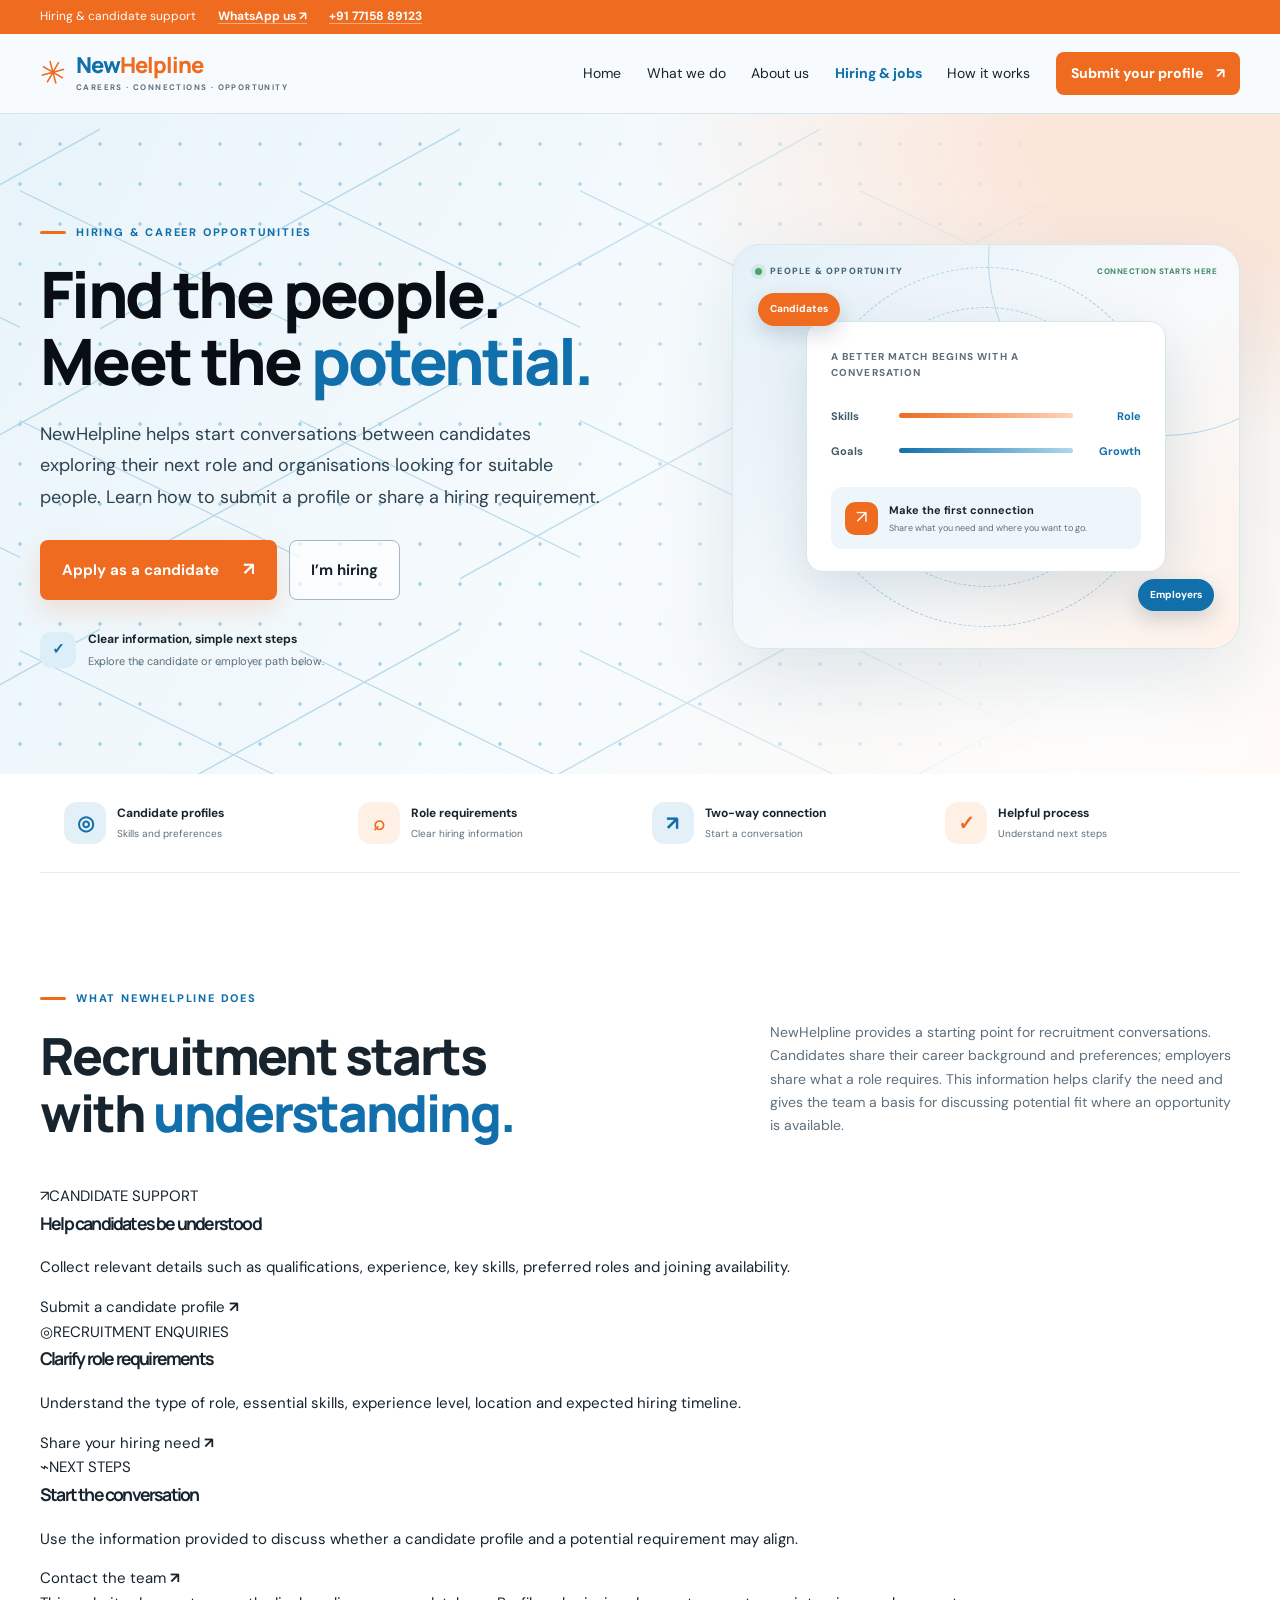
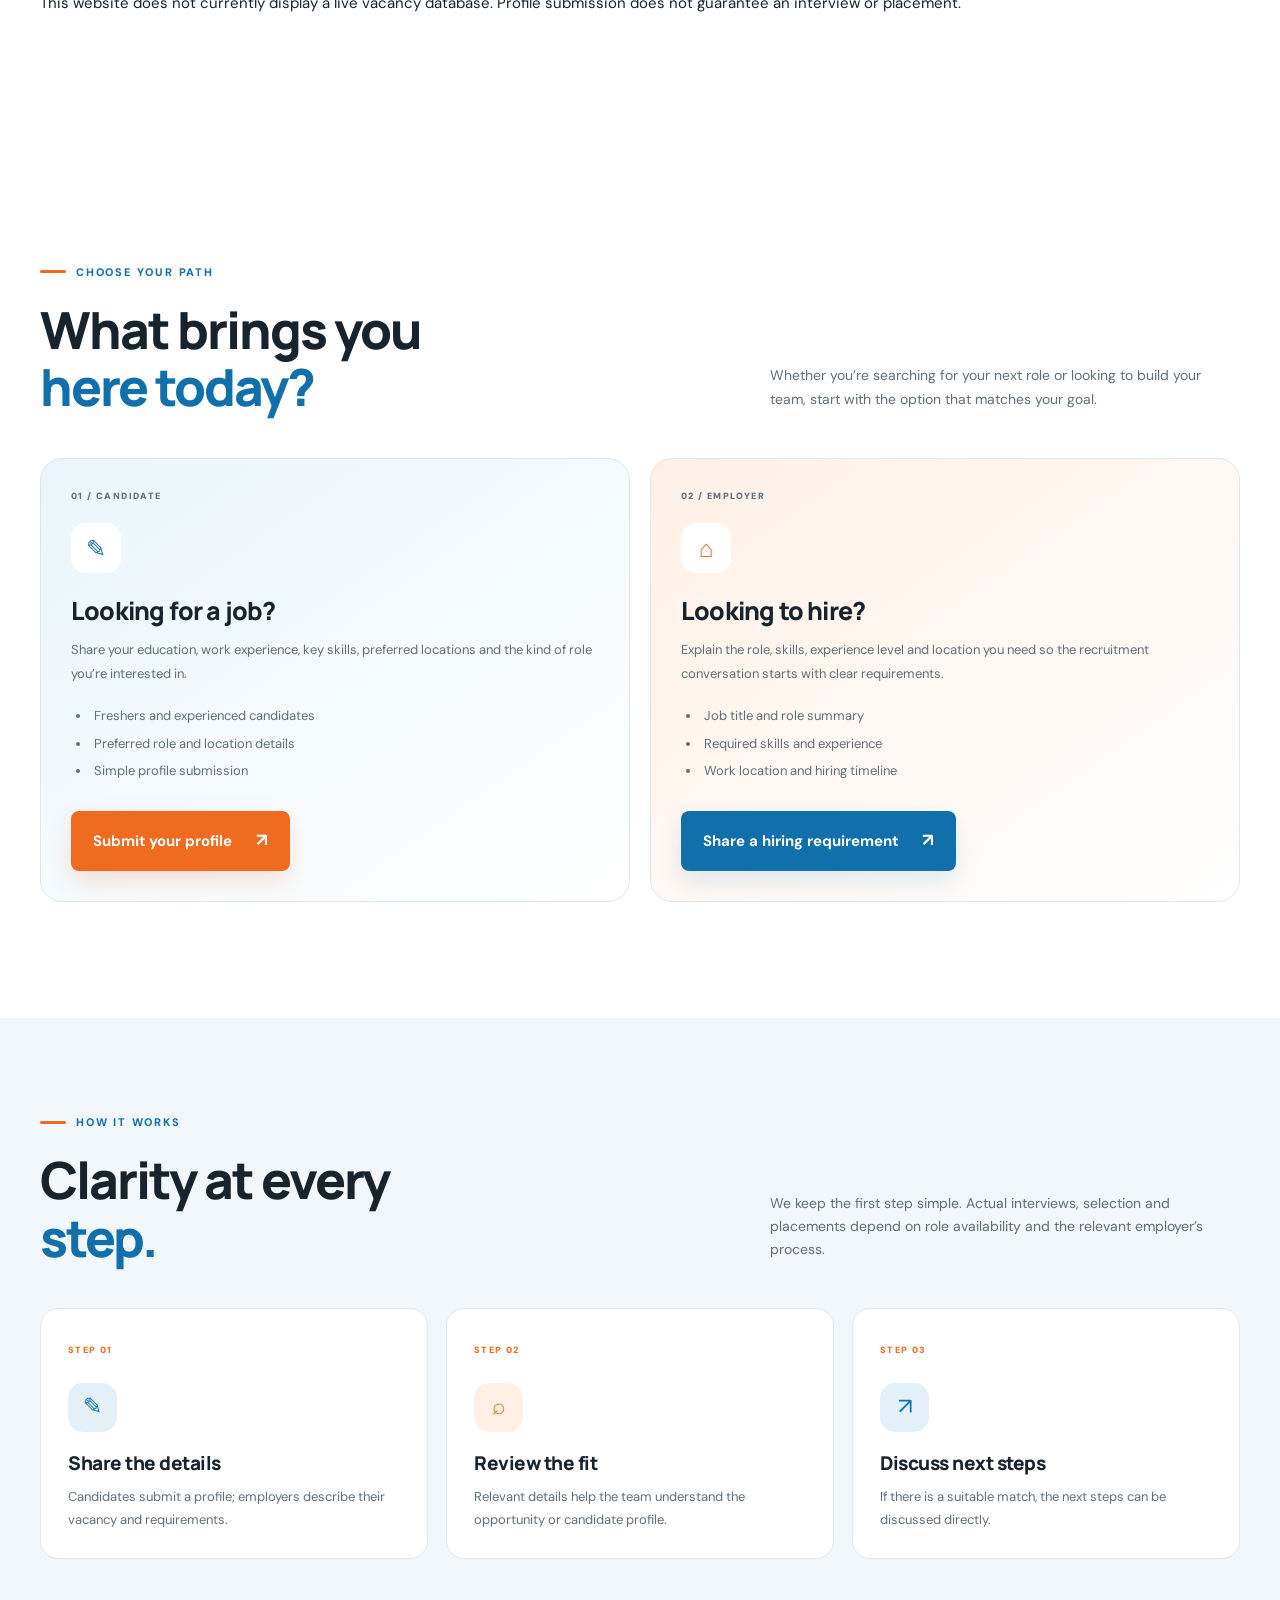
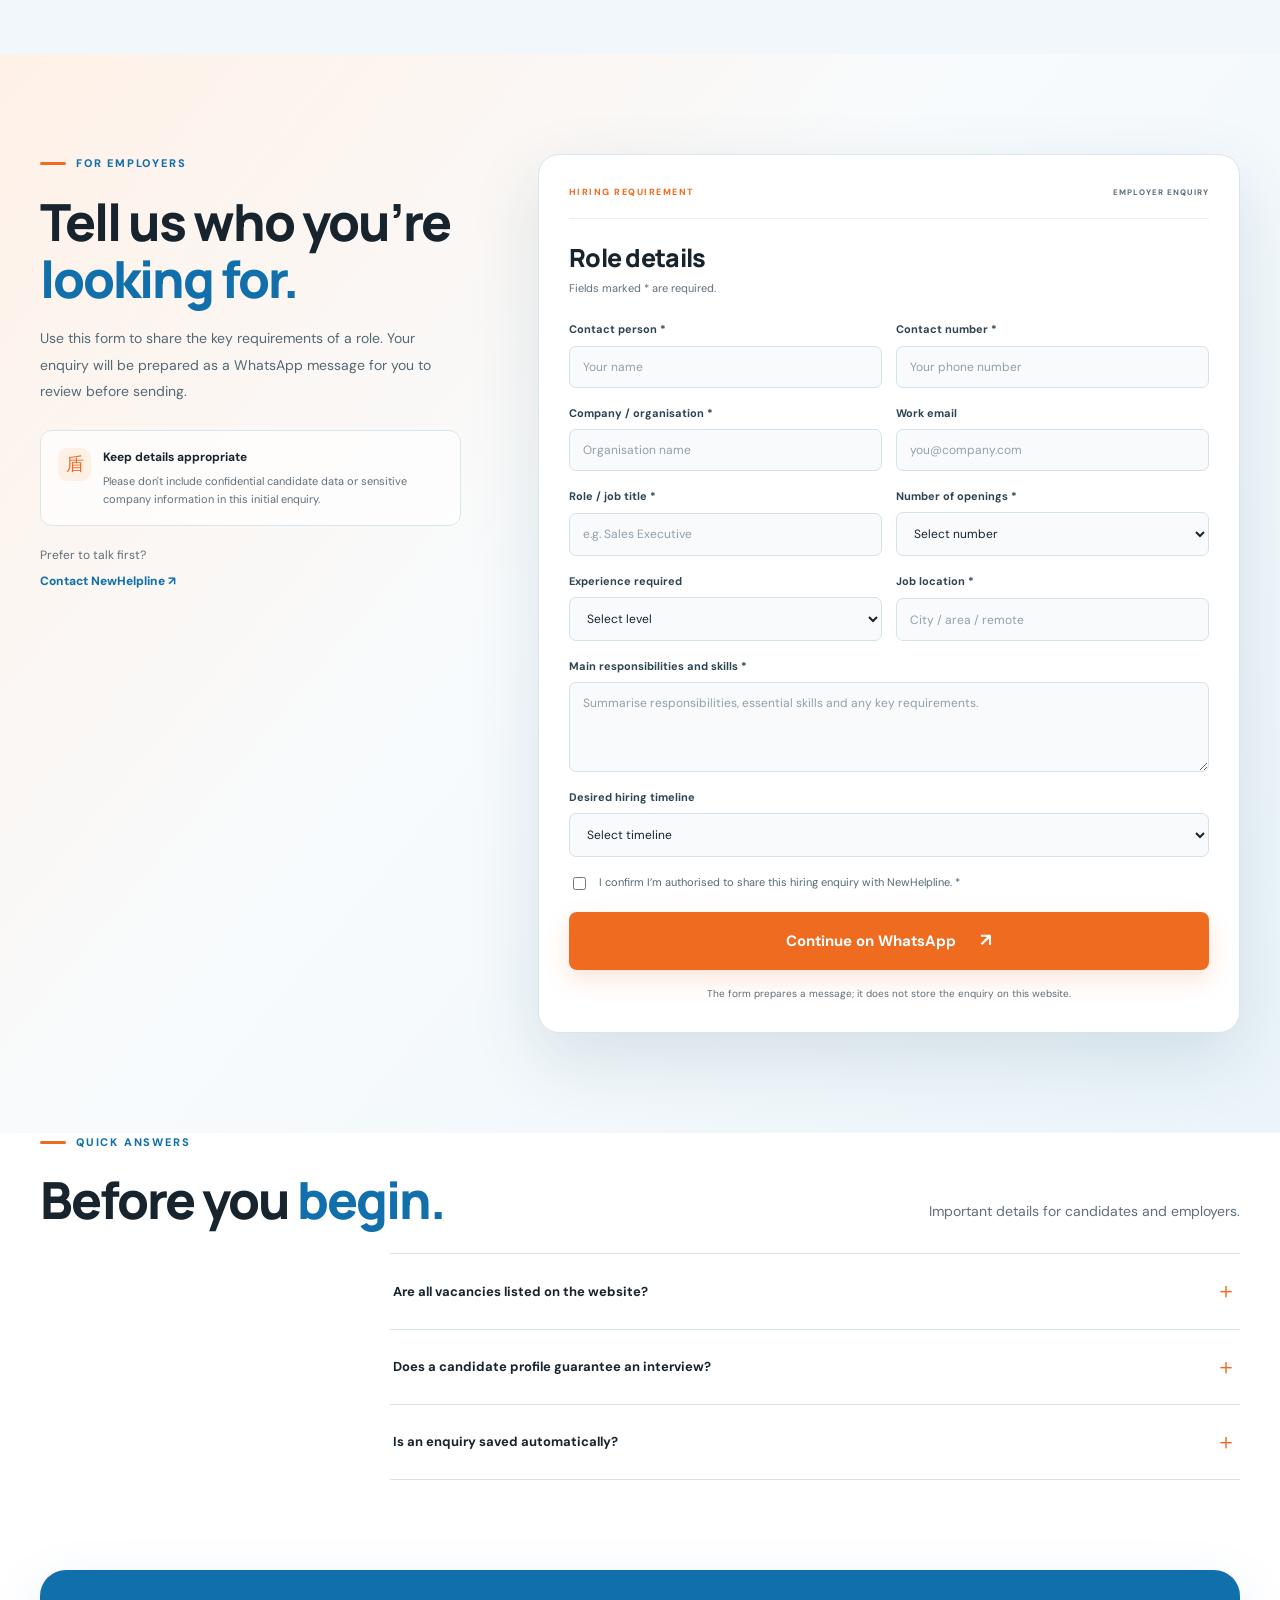
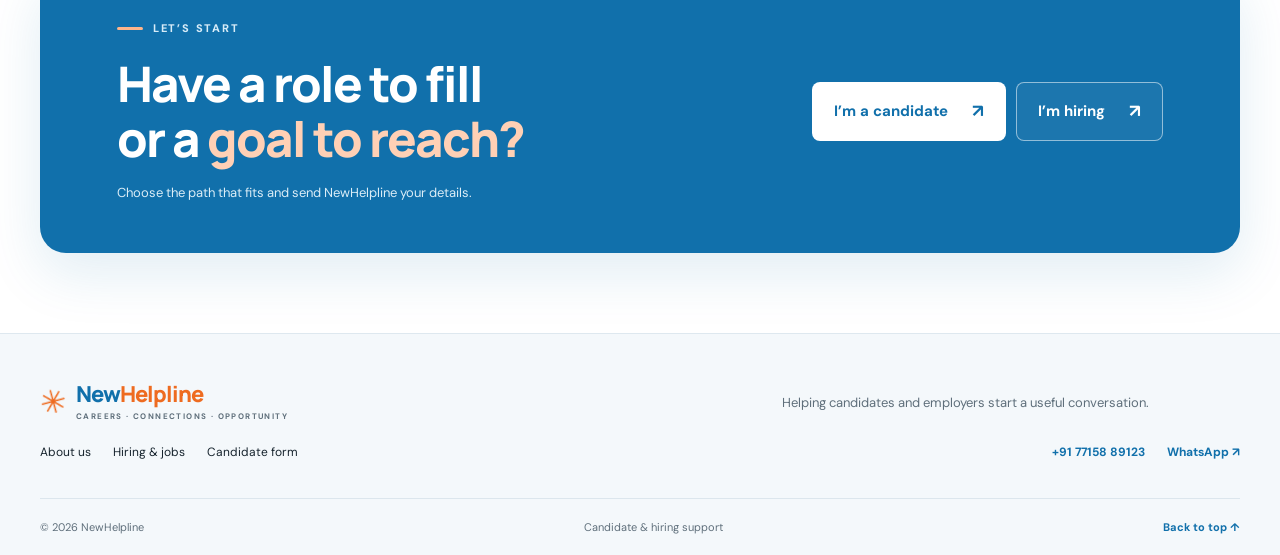
==== commit 2ac28d81: "feat: add company overview to hiring page" ====
--- a/hiring.html
+++ b/hiring.html
@@ -4,9 +4,9 @@
   <meta charset="utf-8">
   <meta name="viewport" content="width=device-width, initial-scale=1, viewport-fit=cover">
   <meta name="theme-color" content="#1170AB">
-  <meta name="description" content="Hiring information for candidates and employers through NewHelpline. Learn how to submit a candidate profile or share a hiring requirement.">
+  <meta name="description" content="Learn how NewHelpline supports candidate registration, recruitment enquiries and employer hiring requirements.">
   <meta property="og:title" content="Hiring & Jobs | NewHelpline">
-  <meta property="og:description" content="Candidate information, job search guidance and hiring support with NewHelpline.">
+  <meta property="og:description" content="NewHelpline candidate registration, recruitment support and employer hiring enquiries.">
   <meta property="og:type" content="website">
   <title>Hiring & Jobs | NewHelpline</title>
   <link rel="preconnect" href="https://fonts.googleapis.com">
@@ -19,7 +19,7 @@
   <header class="site-header">
     <a class="logo" href="index.html" aria-label="NewHelpline home"><span class="mark" aria-hidden="true">✳</span><span><b>New<span>Helpline</span></b><small>CAREERS · CONNECTIONS · OPPORTUNITY</small></span></a>
     <button class="menu" type="button" aria-label="Open menu" aria-expanded="false" aria-controls="primary-nav">☰</button>
-    <nav id="primary-nav" aria-label="Main navigation"><a href="index.html">Home</a><a href="index.html#about">About us</a><a class="active" href="hiring.html">Hiring & jobs</a><a href="index.html#process">How it works</a><a class="nav-apply" href="index.html#candidate-form">Submit your profile <span aria-hidden="true">↗</span></a></nav>
+    <nav id="primary-nav" aria-label="Main navigation"><a href="index.html">Home</a><a href="index.html#what-we-do">What we do</a><a href="index.html#about">About us</a><a class="active" href="hiring.html">Hiring & jobs</a><a href="index.html#process">How it works</a><a class="nav-apply" href="index.html#candidate-form">Submit your profile <span aria-hidden="true">↗</span></a></nav>
   </header>
   <a class="skip-link" href="#main-content">Skip to content</a>
   <main id="main-content">
@@ -35,6 +35,20 @@
       <div class="hero-art hiring-art"><div class="art-topline"><span class="art-dot"></span> PEOPLE & OPPORTUNITY <span class="art-status">CONNECTION STARTS HERE</span></div><div class="hiring-visual-card"><span class="visual-kicker">A BETTER MATCH BEGINS WITH A CONVERSATION</span><div class="match-line"><span>Skills</span><span class="match-line-fill"></span><span>Role</span></div><div class="match-line"><span>Goals</span><span class="match-line-fill short"></span><span>Growth</span></div><div class="match-note"><span>↗</span><span><b>Make the first connection</b><small>Share what you need and where you want to go.</small></span></div></div><div class="art-bubble bubble-orange">Candidates</div><div class="art-bubble bubble-blue">Employers</div><div class="art-orbit orbit-one"></div><div class="art-orbit orbit-two"></div></div>
     </section>
     <section class="benefit-strip" aria-label="Hiring support overview"><div><span class="benefit-icon">◎</span><span><b>Candidate profiles</b><small>Skills and preferences</small></span></div><div><span class="benefit-icon">⌕</span><span><b>Role requirements</b><small>Clear hiring information</small></span></div><div><span class="benefit-icon">↗</span><span><b>Two-way connection</b><small>Start a conversation</small></span></div><div><span class="benefit-icon">✓</span><span><b>Helpful process</b><small>Understand next steps</small></span></div></section>
+
+    <section class="section what-we-do-section" id="what-we-do">
+      <div class="section-heading">
+        <div><div class="eyebrow"><span></span> WHAT NEWHELPLINE DOES</div><h2>Recruitment starts<br>with <em>understanding.</em></h2></div>
+        <p>NewHelpline provides a starting point for recruitment conversations. Candidates share their career background and preferences; employers share what a role requires. This information helps clarify the need and gives the team a basis for discussing potential fit where an opportunity is available.</p>
+      </div>
+      <div class="what-we-do-grid">
+        <article class="what-we-do-card"><span class="what-we-do-icon icon-candidate" aria-hidden="true">↗</span><span class="what-we-do-label">CANDIDATE SUPPORT</span><h3>Help candidates be understood</h3><p>Collect relevant details such as qualifications, experience, key skills, preferred roles and joining availability.</p><a href="index.html#candidate-form">Submit a candidate profile <b aria-hidden="true">↗</b></a></article>
+        <article class="what-we-do-card"><span class="what-we-do-icon icon-recruitment" aria-hidden="true">◎</span><span class="what-we-do-label">RECRUITMENT ENQUIRIES</span><h3>Clarify role requirements</h3><p>Understand the type of role, essential skills, experience level, location and expected hiring timeline.</p><a href="#employer-form">Share your hiring need <b aria-hidden="true">↗</b></a></article>
+        <article class="what-we-do-card"><span class="what-we-do-icon icon-employer" aria-hidden="true">⌁</span><span class="what-we-do-label">NEXT STEPS</span><h3>Start the conversation</h3><p>Use the information provided to discuss whether a candidate profile and a potential requirement may align.</p><a href="#employer-form">Contact the team <b aria-hidden="true">↗</b></a></article>
+      </div>
+      <p class="what-we-do-note">This website does not currently display a live vacancy database. Profile submission does not guarantee an interview or placement.</p>
+    </section>
+
     <section class="section">
       <div class="section-heading"><div><div class="eyebrow"><span></span> CHOOSE YOUR PATH</div><h2>What brings you<br><em>here today?</em></h2></div><p>Whether you’re searching for your next role or looking to build your team, start with the option that matches your goal.</p></div>
       <div class="path-grid">
--- a/styles.css
+++ b/styles.css
@@ -42,3 +42,8 @@
 @media(max-width:760px){.topline{padding:0 17px;gap:12px}.topline span:first-child{max-width:50%;overflow:hidden;text-overflow:ellipsis;white-space:nowrap}.site-header{padding:0 18px}.site-header nav{top:72px}.career-hero,.hiring-hero{grid-template-columns:1fr;padding:48px 18px 42px;gap:30px}.career-hero h1,.hiring-hero h1{font-size:clamp(42px,10vw,59px)}.hero-lead{font-size:15px}.hero-art{max-width:530px;width:100%;margin:0 auto;min-height:370px}.benefit-strip{grid-template-columns:1fr 1fr;padding:25px 18px;gap:20px}.benefit-strip b{font-size:11px}.benefit-strip small{font-size:10px}.section{padding:72px 18px}.section-heading{display:block;margin-bottom:29px}.section-heading h2,.application-intro h2{font-size:42px}.section-heading>p{margin-top:17px}.value-grid,.process-grid{grid-template-columns:1fr}.value-card{min-height:0}.process-section{padding:70px 18px}.process-grid article{padding:23px}.application-section{padding:66px 18px;grid-template-columns:1fr;gap:30px}.application-intro{position:static}.application-card{padding:22px}.faq-section{padding:0 18px 65px}.closing-cta{width:calc(100% - 36px);margin-bottom:60px;padding:35px 25px;display:block}.closing-cta h2{font-size:40px}.closing-cta>.button,.closing-actions{margin-top:23px}.path-grid{grid-template-columns:1fr}.path-card{padding:25px}.footer-main{grid-template-columns:1fr;gap:22px}.footer-contact{justify-content:flex-start}.footer-bottom{gap:10px}}
 @media(max-width:450px){.hero-art{min-height:330px;padding:46px 8px}.profile-card{width:88%;padding:18px}.profile-intro b{font-size:17px}.journey-one{left:1%;bottom:28px}.journey-two{right:1%;top:75px}.journey-card{gap:7px;padding:8px 9px}.journey-card b{font-size:9px}.journey-card small{font-size:8px}.art-status{display:none}.bubble-orange{left:6%;top:48px}.bubble-blue{right:5%;bottom:20px}.benefit-strip{gap:17px 10px}.benefit-icon{width:35px;height:35px}.form-row{grid-template-columns:1fr}.application-card{padding:18px}.application-card-head{align-items:flex-start;flex-direction:column;gap:5px}.section-heading h2,.application-intro h2{font-size:37px}.hero-actions .button{padding:12px 15px;gap:12px}.closing-actions{display:grid}.closing-actions .button{width:100%}}
 @media(prefers-reduced-motion:reduce){*,*::before,*::after{animation-duration:.01ms!important;animation-iteration-count:1!important;scroll-behavior:auto!important;transition-duration:.01ms!important}}
+
+
+/* Hiring illustration refinements */
+.hiring-visual-card{position:relative;z-index:2;width:79%;max-width:360px;padding:27px 24px 22px;background:#fff;border:1px solid #d9e5ec;border-radius:17px;box-shadow:0 20px 55px rgba(30,77,104,.15)}.visual-kicker{display:block;max-width:220px;font-size:10px;line-height:1.6;letter-spacing:1.1px;color:var(--muted);font-weight:800;margin-bottom:26px}.match-line{display:grid;grid-template-columns:58px 1fr 58px;align-items:center;gap:10px;margin:17px 0;color:#425b6a;font-size:11px;font-weight:700}.match-line span:last-child{text-align:right;color:var(--blue)}.match-line-fill{height:5px;border-radius:20px;background:linear-gradient(90deg,var(--orange),#ffd3b9)}.match-line-fill.short{background:linear-gradient(90deg,var(--blue),#afd8ed)}.match-note{display:flex;align-items:center;gap:11px;padding:14px;margin-top:27px;border-radius:11px;background:#eef6fb}.match-note>span:first-child{display:grid;place-items:center;width:33px;height:33px;flex-shrink:0;border-radius:10px;background:var(--orange);color:white;font-size:18px}.match-note>span:last-child{display:grid;gap:3px}.match-note b{font-size:11px}.match-note small{font-size:9px;color:var(--muted);line-height:1.5}.hiring-art .orbit-one{width:360px;height:360px}.hiring-art .orbit-two{width:280px;height:280px}.hiring-art .bubble-orange{top:48px;left:5%}.hiring-art .bubble-blue{right:5%;bottom:37px}
+@media(max-width:450px){.hiring-visual-card{width:88%;padding:22px 17px}.visual-kicker{margin-bottom:19px}.match-line{grid-template-columns:48px 1fr 48px;gap:7px}.hiring-art .bubble-orange{left:2%;top:43px}.hiring-art .bubble-blue{right:2%;bottom:18px}}
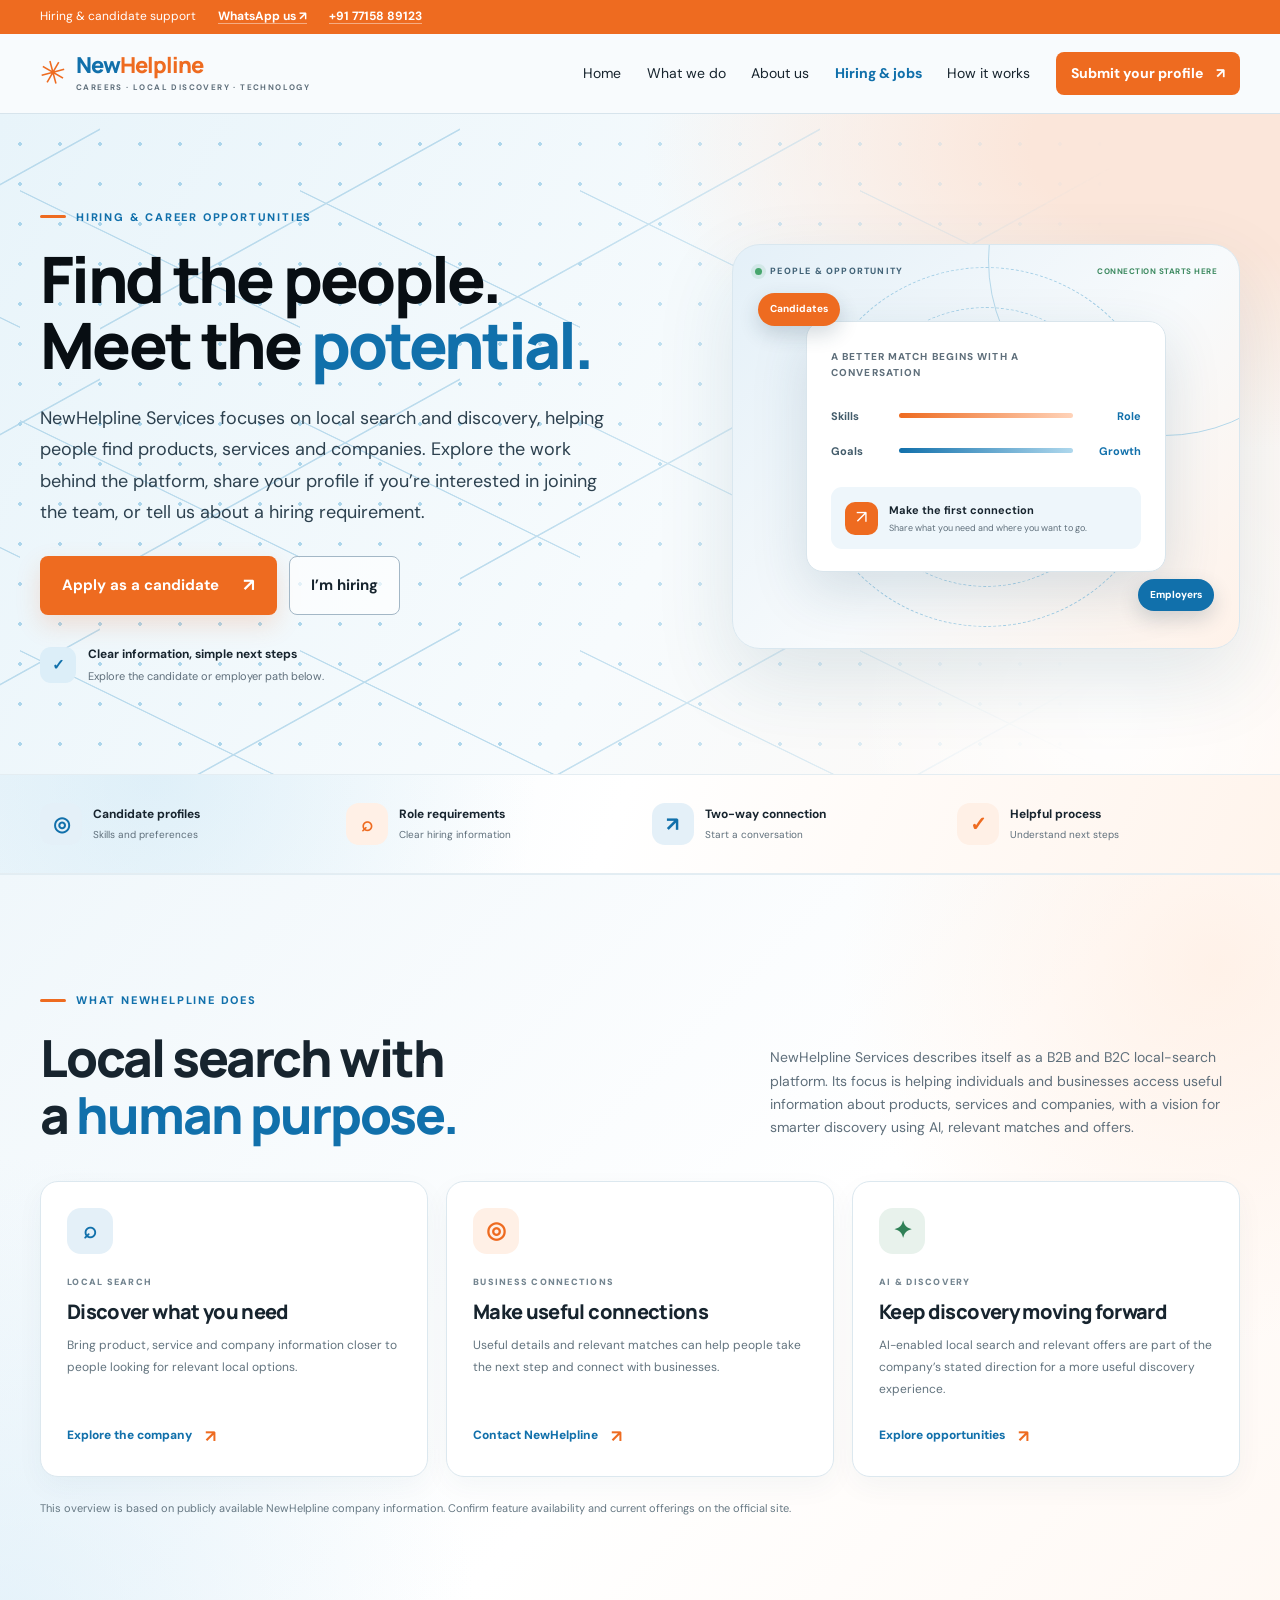
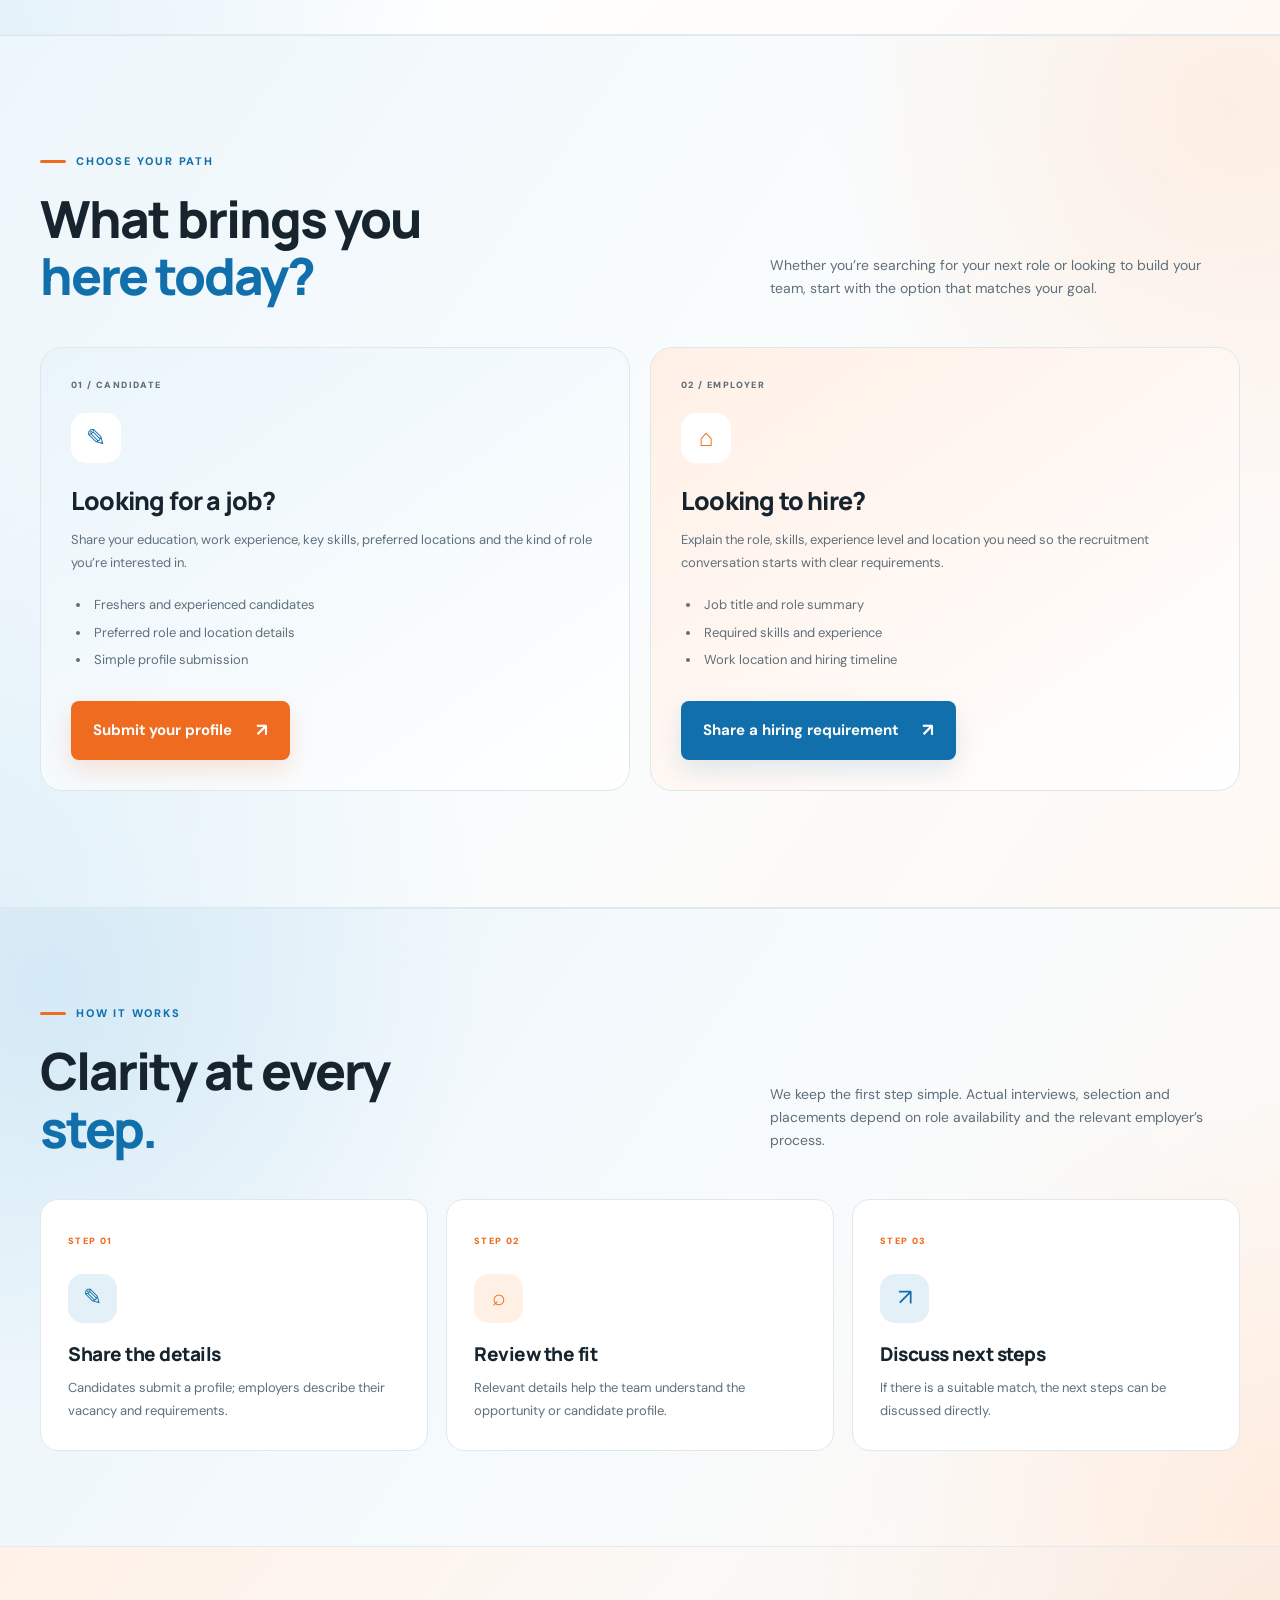
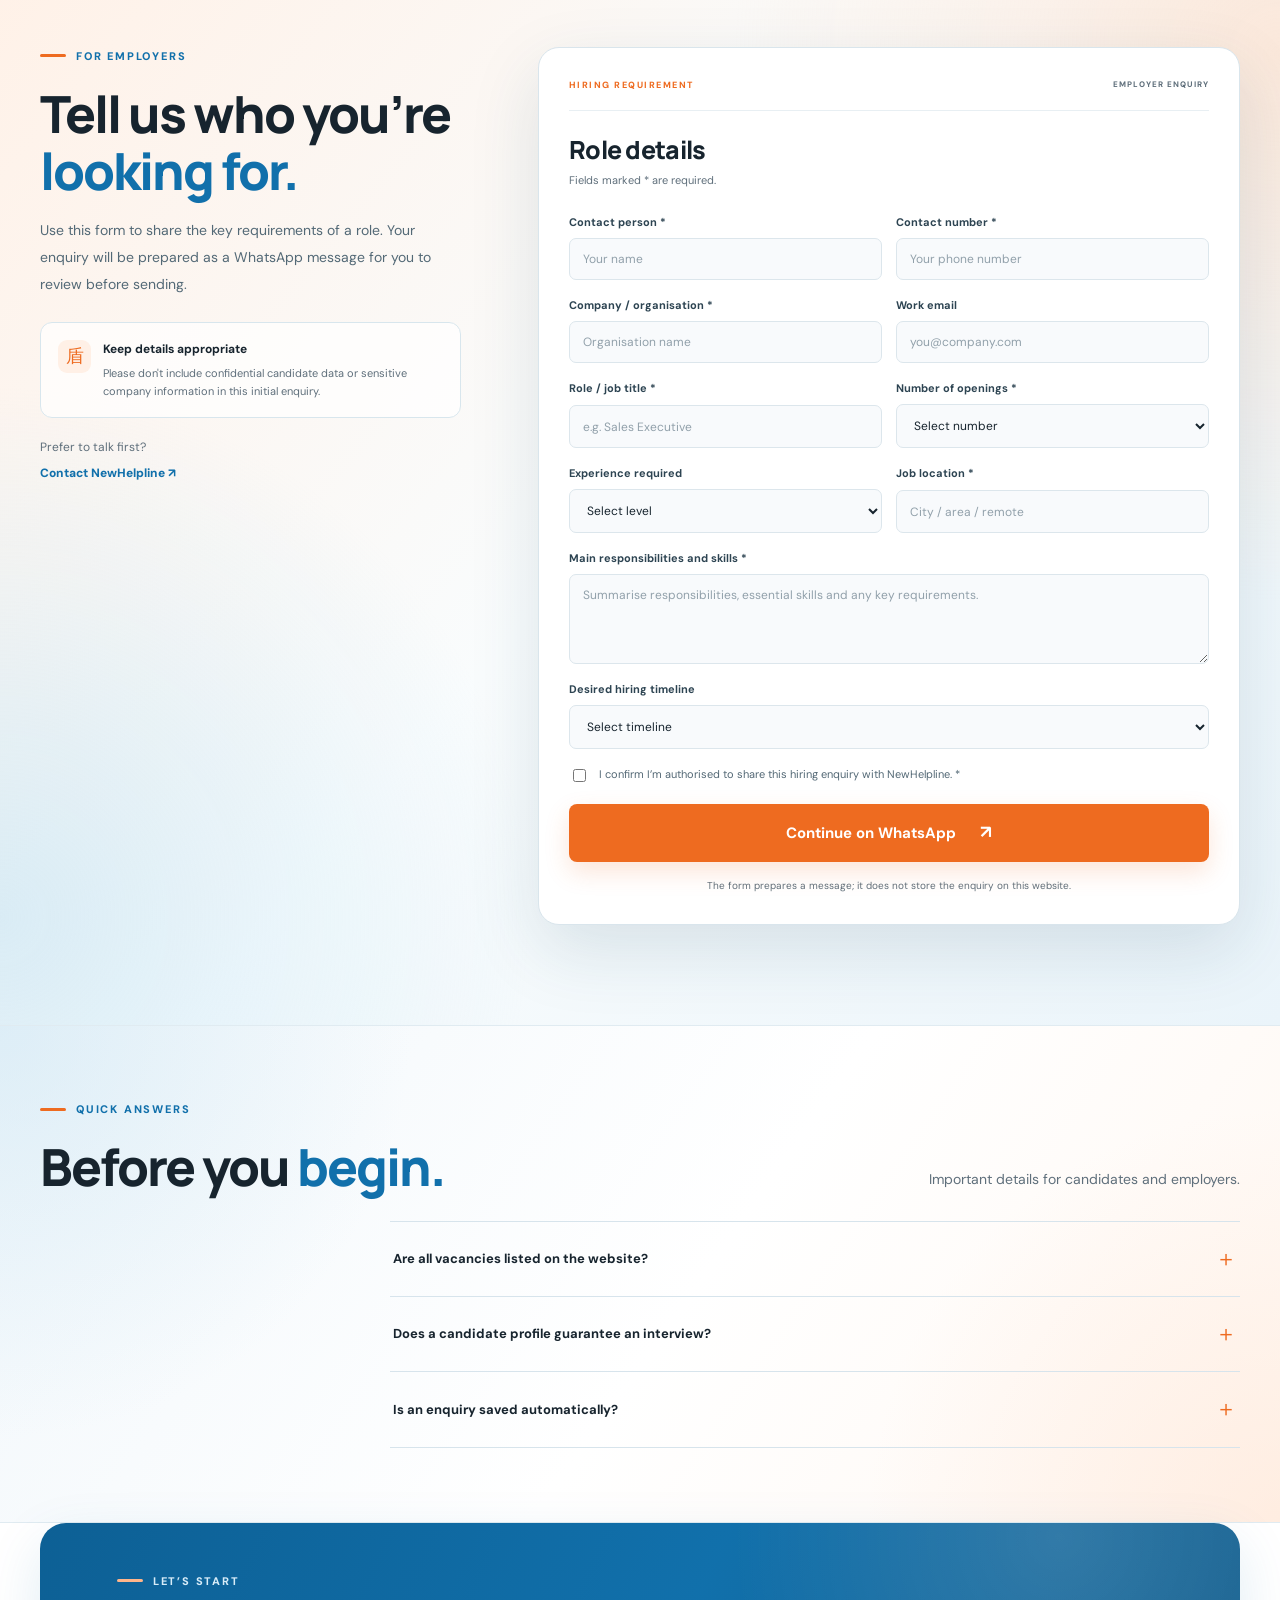
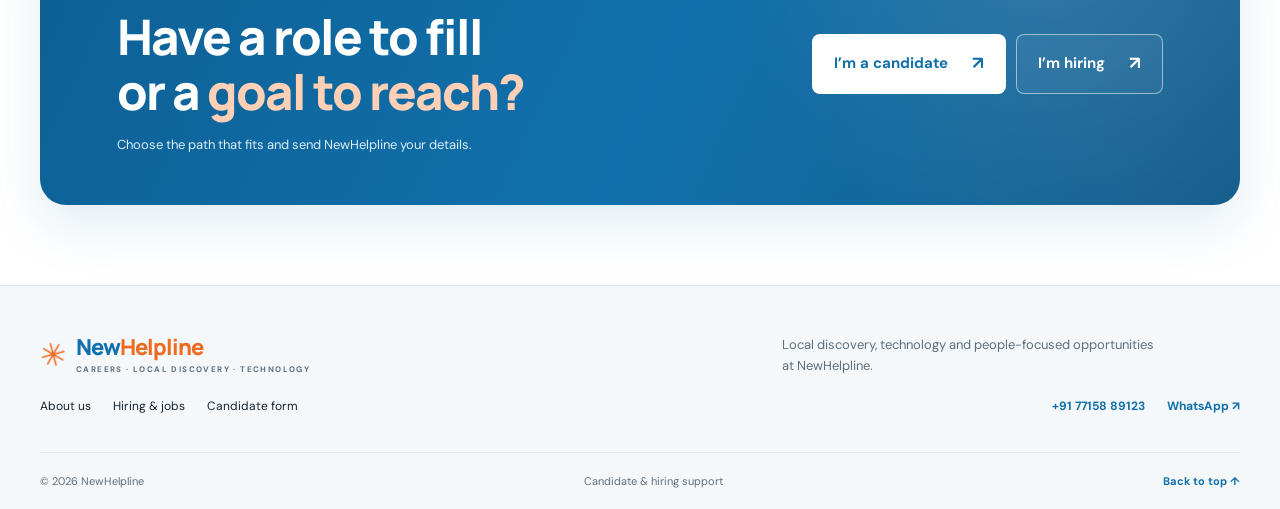
==== commit c6d09363: "Add local-search company overview to hiring page" ====
--- a/hiring.html
+++ b/hiring.html
@@ -4,9 +4,9 @@
   <meta charset="utf-8">
   <meta name="viewport" content="width=device-width, initial-scale=1, viewport-fit=cover">
   <meta name="theme-color" content="#1170AB">
-  <meta name="description" content="Learn how NewHelpline supports candidate registration, recruitment enquiries and employer hiring requirements.">
+  <meta name="description" content="Explore NewHelpline’s local-search and technology focus, learn about the company, and connect about career or hiring opportunities.">
   <meta property="og:title" content="Hiring & Jobs | NewHelpline">
-  <meta property="og:description" content="NewHelpline candidate registration, recruitment support and employer hiring enquiries.">
+  <meta property="og:description" content="NewHelpline works on local discovery, useful business information and AI-enabled search, alongside career and hiring conversations.">
   <meta property="og:type" content="website">
   <title>Hiring & Jobs | NewHelpline</title>
   <link rel="preconnect" href="https://fonts.googleapis.com">
@@ -17,7 +17,7 @@
 <body>
   <div class="topline"><span>Hiring & candidate support</span><a href="https://wa.me/917715889123" target="_blank" rel="noopener noreferrer">WhatsApp us ↗</a><a href="tel:+917715889123">+91 77158 89123</a></div>
   <header class="site-header">
-    <a class="logo" href="index.html" aria-label="NewHelpline home"><span class="mark" aria-hidden="true">✳</span><span><b>New<span>Helpline</span></b><small>CAREERS · CONNECTIONS · OPPORTUNITY</small></span></a>
+    <a class="logo" href="index.html" aria-label="NewHelpline home"><span class="mark" aria-hidden="true">✳</span><span><b>New<span>Helpline</span></b><small>CAREERS · LOCAL DISCOVERY · TECHNOLOGY</small></span></a>
     <button class="menu" type="button" aria-label="Open menu" aria-expanded="false" aria-controls="primary-nav">☰</button>
     <nav id="primary-nav" aria-label="Main navigation"><a href="index.html">Home</a><a href="index.html#what-we-do">What we do</a><a href="index.html#about">About us</a><a class="active" href="hiring.html">Hiring & jobs</a><a href="index.html#process">How it works</a><a class="nav-apply" href="index.html#candidate-form">Submit your profile <span aria-hidden="true">↗</span></a></nav>
   </header>
@@ -28,7 +28,7 @@
       <div class="hero-copy">
         <div class="eyebrow"><span></span> HIRING & CAREER OPPORTUNITIES</div>
         <h1>Find the people.<br>Meet the <em>potential.</em></h1>
-        <p class="hero-lead">NewHelpline helps start conversations between candidates exploring their next role and organisations looking for suitable people. Learn how to submit a profile or share a hiring requirement.</p>
+        <p class="hero-lead">NewHelpline Services focuses on local search and discovery, helping people find products, services and companies. Explore the work behind the platform, share your profile if you’re interested in joining the team, or tell us about a hiring requirement.</p>
         <div class="hero-actions"><a class="button orange" href="index.html#candidate-form">Apply as a candidate <b aria-hidden="true">↗</b></a><a class="button outline" href="#employer-form">I’m hiring</a></div>
         <div class="hero-proof"><span class="proof-icon">✓</span><span><b>Clear information, simple next steps</b><small>Explore the candidate or employer path below.</small></span></div>
       </div>
@@ -38,15 +38,15 @@
 
     <section class="section what-we-do-section" id="what-we-do">
       <div class="section-heading">
-        <div><div class="eyebrow"><span></span> WHAT NEWHELPLINE DOES</div><h2>Recruitment starts<br>with <em>understanding.</em></h2></div>
-        <p>NewHelpline provides a starting point for recruitment conversations. Candidates share their career background and preferences; employers share what a role requires. This information helps clarify the need and gives the team a basis for discussing potential fit where an opportunity is available.</p>
+        <div><div class="eyebrow"><span></span> WHAT NEWHELPLINE DOES</div><h2>Local search with<br>a <em>human purpose.</em></h2></div>
+        <p>NewHelpline Services describes itself as a B2B and B2C local-search platform. Its focus is helping individuals and businesses access useful information about products, services and companies, with a vision for smarter discovery using AI, relevant matches and offers.</p>
       </div>
       <div class="what-we-do-grid">
-        <article class="what-we-do-card"><span class="what-we-do-icon icon-candidate" aria-hidden="true">↗</span><span class="what-we-do-label">CANDIDATE SUPPORT</span><h3>Help candidates be understood</h3><p>Collect relevant details such as qualifications, experience, key skills, preferred roles and joining availability.</p><a href="index.html#candidate-form">Submit a candidate profile <b aria-hidden="true">↗</b></a></article>
-        <article class="what-we-do-card"><span class="what-we-do-icon icon-recruitment" aria-hidden="true">◎</span><span class="what-we-do-label">RECRUITMENT ENQUIRIES</span><h3>Clarify role requirements</h3><p>Understand the type of role, essential skills, experience level, location and expected hiring timeline.</p><a href="#employer-form">Share your hiring need <b aria-hidden="true">↗</b></a></article>
-        <article class="what-we-do-card"><span class="what-we-do-icon icon-employer" aria-hidden="true">⌁</span><span class="what-we-do-label">NEXT STEPS</span><h3>Start the conversation</h3><p>Use the information provided to discuss whether a candidate profile and a potential requirement may align.</p><a href="#employer-form">Contact the team <b aria-hidden="true">↗</b></a></article>
+        <article class="what-we-do-card"><span class="what-we-do-icon icon-candidate" aria-hidden="true">⌕</span><span class="what-we-do-label">LOCAL SEARCH</span><h3>Discover what you need</h3><p>Bring product, service and company information closer to people looking for relevant local options.</p><a href="index.html#what-we-do">Explore the company <b aria-hidden="true">↗</b></a></article>
+        <article class="what-we-do-card"><span class="what-we-do-icon icon-recruitment" aria-hidden="true">◎</span><span class="what-we-do-label">BUSINESS CONNECTIONS</span><h3>Make useful connections</h3><p>Useful details and relevant matches can help people take the next step and connect with businesses.</p><a href="#employer-form">Contact NewHelpline <b aria-hidden="true">↗</b></a></article>
+        <article class="what-we-do-card"><span class="what-we-do-icon icon-employer" aria-hidden="true">✦</span><span class="what-we-do-label">AI & DISCOVERY</span><h3>Keep discovery moving forward</h3><p>AI-enabled local search and relevant offers are part of the company’s stated direction for a more useful discovery experience.</p><a href="index.html#candidate-form">Explore opportunities <b aria-hidden="true">↗</b></a></article>
       </div>
-      <p class="what-we-do-note">This website does not currently display a live vacancy database. Profile submission does not guarantee an interview or placement.</p>
+      <p class="what-we-do-note">This overview is based on publicly available NewHelpline company information. Confirm feature availability and current offerings on the official site.</p>
     </section>
 
     <section class="section">
@@ -75,6 +75,6 @@
     <section class="faq-section"><div class="section-heading"><div><div class="eyebrow"><span></span> QUICK ANSWERS</div><h2>Before you <em>begin.</em></h2></div><p>Important details for candidates and employers.</p></div><div class="faq-list"><details><summary>Are all vacancies listed on the website?<span>＋</span></summary><p>This version of the site provides hiring information and candidate registration. It does not currently publish a live vacancy database. Contact NewHelpline to ask about relevant opportunities.</p></details><details><summary>Does a candidate profile guarantee an interview?<span>＋</span></summary><p>No. Profile submission is an expression of interest. Interview selection and placements depend on employer requirements and opportunity availability.</p></details><details><summary>Is an enquiry saved automatically?<span>＋</span></summary><p>No. The current forms prepare WhatsApp messages. The user must review and send the message; this static website has no connected database or candidate tracking system.</p></details></div></section>
     <section class="closing-cta"><div><div class="eyebrow"><span></span> LET’S START</div><h2>Have a role to fill<br>or a <em>goal to reach?</em></h2><p>Choose the path that fits and send NewHelpline your details.</p></div><div class="closing-actions"><a class="button white" href="index.html#candidate-form">I’m a candidate <b>↗</b></a><a class="button outline-light" href="#employer-form">I’m hiring <b>↗</b></a></div></section>
   </main>
-  <footer><div class="footer-main"><a class="logo" href="index.html"><span class="mark" aria-hidden="true">✳</span><span><b>New<span>Helpline</span></b><small>CAREERS · CONNECTIONS · OPPORTUNITY</small></span></a><p>Helping candidates and employers start a useful conversation.</p><div class="footer-links"><a href="index.html#about">About us</a><a href="hiring.html">Hiring & jobs</a><a href="index.html#candidate-form">Candidate form</a></div><div class="footer-contact"><a href="tel:+917715889123">+91 77158 89123</a><a href="https://wa.me/917715889123" target="_blank" rel="noopener noreferrer">WhatsApp ↗</a></div></div><div class="footer-bottom"><span>© <span id="year"></span> NewHelpline</span><span>Candidate & hiring support</span><a href="#main-content">Back to top ↑</a></div></footer>
+  <footer><div class="footer-main"><a class="logo" href="index.html"><span class="mark" aria-hidden="true">✳</span><span><b>New<span>Helpline</span></b><small>CAREERS · LOCAL DISCOVERY · TECHNOLOGY</small></span></a><p>Local discovery, technology and people-focused opportunities at NewHelpline.</p><div class="footer-links"><a href="index.html#about">About us</a><a href="hiring.html">Hiring & jobs</a><a href="index.html#candidate-form">Candidate form</a></div><div class="footer-contact"><a href="tel:+917715889123">+91 77158 89123</a><a href="https://wa.me/917715889123" target="_blank" rel="noopener noreferrer">WhatsApp ↗</a></div></div><div class="footer-bottom"><span>© <span id="year"></span> NewHelpline</span><span>Candidate & hiring support</span><a href="#main-content">Back to top ↑</a></div></footer>
   <script src="script.js" defer></script>
 </body></html>
--- a/styles.css
+++ b/styles.css
@@ -47,3 +47,117 @@
 /* Hiring illustration refinements */
 .hiring-visual-card{position:relative;z-index:2;width:79%;max-width:360px;padding:27px 24px 22px;background:#fff;border:1px solid #d9e5ec;border-radius:17px;box-shadow:0 20px 55px rgba(30,77,104,.15)}.visual-kicker{display:block;max-width:220px;font-size:10px;line-height:1.6;letter-spacing:1.1px;color:var(--muted);font-weight:800;margin-bottom:26px}.match-line{display:grid;grid-template-columns:58px 1fr 58px;align-items:center;gap:10px;margin:17px 0;color:#425b6a;font-size:11px;font-weight:700}.match-line span:last-child{text-align:right;color:var(--blue)}.match-line-fill{height:5px;border-radius:20px;background:linear-gradient(90deg,var(--orange),#ffd3b9)}.match-line-fill.short{background:linear-gradient(90deg,var(--blue),#afd8ed)}.match-note{display:flex;align-items:center;gap:11px;padding:14px;margin-top:27px;border-radius:11px;background:#eef6fb}.match-note>span:first-child{display:grid;place-items:center;width:33px;height:33px;flex-shrink:0;border-radius:10px;background:var(--orange);color:white;font-size:18px}.match-note>span:last-child{display:grid;gap:3px}.match-note b{font-size:11px}.match-note small{font-size:9px;color:var(--muted);line-height:1.5}.hiring-art .orbit-one{width:360px;height:360px}.hiring-art .orbit-two{width:280px;height:280px}.hiring-art .bubble-orange{top:48px;left:5%}.hiring-art .bubble-blue{right:5%;bottom:37px}
 @media(max-width:450px){.hiring-visual-card{width:88%;padding:22px 17px}.visual-kicker{margin-bottom:19px}.match-line{grid-template-columns:48px 1fr 48px;gap:7px}.hiring-art .bubble-orange{left:2%;top:43px}.hiring-art .bubble-blue{right:2%;bottom:18px}}
+
+/* Clear company explainer section */
+.what-we-do-section{background:linear-gradient(180deg,#F6FAFC 0%,#fff 100%);border-top:1px solid #E6EFF4;border-bottom:1px solid #E6EFF4}
+.what-we-do-section .section-heading{margin-bottom:37px}
+.what-we-do-grid{display:grid;grid-template-columns:repeat(3,minmax(0,1fr));gap:18px}
+.what-we-do-card{display:flex;flex-direction:column;align-items:flex-start;min-height:292px;padding:26px;border:1px solid #DCE8EF;border-radius:18px;background:#fff;box-shadow:0 10px 28px rgba(26,74,101,.045);transition:transform .22s,box-shadow .22s}
+.what-we-do-card:hover{transform:translateY(-4px);box-shadow:0 18px 42px rgba(26,74,101,.09)}
+.what-we-do-icon{width:46px;height:46px;display:grid;place-items:center;border-radius:14px;font-size:23px;font-weight:800;margin-bottom:21px}
+.icon-candidate{background:#E4F0F8;color:#1170AB}.icon-recruitment{background:#FFF0E6;color:#EE6B20}.icon-employer{background:#E8F2EC;color:#2F8056}
+.what-we-do-label{font-size:9px;font-weight:900;letter-spacing:1.25px;color:#748590;margin-bottom:9px}
+.what-we-do-card h3{font:800 20px/1.25 'Manrope',sans-serif;letter-spacing:-.65px;margin:0 0 10px;color:#17242E}
+.what-we-do-card p{font-size:12px;line-height:1.85;color:#62737E;margin:0 0 22px}
+.what-we-do-card a{display:flex;align-items:center;gap:13px;margin-top:auto;font-size:12px;font-weight:800;color:#1170AB}
+.what-we-do-card a b{color:#EE6B20;font-size:17px}
+.what-we-do-note{max-width:850px;margin:22px 0 0;font-size:11px;line-height:1.7;color:#667883}
+@media(max-width:760px){.what-we-do-grid{grid-template-columns:1fr}.what-we-do-card{min-height:0;padding:23px}.what-we-do-section .section-heading{margin-bottom:27px}}
+
+
+/* Full-width branded backgrounds for every content section */
+.benefit-strip{
+  position:relative;
+  max-width:none;
+  padding-left:max(24px,calc((100vw - 1200px)/2));
+  padding-right:max(24px,calc((100vw - 1200px)/2));
+  background:
+    radial-gradient(circle at 12% 0%,rgba(177,218,239,.32),transparent 34%),
+    linear-gradient(112deg,#F1F8FC 0%,#FFFFFF 48%,#FFF4EC 100%);
+  border-top:1px solid #E4EDF2;
+  border-bottom:1px solid #E4EDF2;
+}
+main > .section:not(.what-we-do-section){
+  position:relative;
+  isolation:isolate;
+  background:
+    radial-gradient(circle at 96% 8%,rgba(255,224,203,.48),transparent 28%),
+    radial-gradient(circle at 0% 100%,rgba(206,231,246,.48),transparent 32%),
+    linear-gradient(125deg,#EDF6FB 0%,#F9FCFD 52%,#FFF8F3 100%);
+  border-block:1px solid rgba(215,228,236,.8);
+}
+.what-we-do-section{
+  background:
+    radial-gradient(circle at 95% 12%,rgba(255,224,203,.42),transparent 27%),
+    radial-gradient(circle at 0% 100%,rgba(206,231,246,.48),transparent 32%),
+    linear-gradient(135deg,#F0F7FB 0%,#FFFFFF 58%,#FFF8F3 100%);
+  border-block:1px solid #E2EDF3;
+}
+.process-section{
+  background:
+    radial-gradient(circle at 4% 12%,rgba(194,225,242,.58),transparent 32%),
+    radial-gradient(circle at 100% 95%,rgba(255,225,205,.5),transparent 30%),
+    linear-gradient(125deg,#EAF4FA 0%,#F7FBFD 55%,#FFF7F1 100%);
+  border-block:1px solid #E0EBF1;
+}
+.application-section{
+  background:
+    radial-gradient(circle at 0% 10%,rgba(190,225,243,.54),transparent 33%),
+    radial-gradient(circle at 100% 90%,rgba(255,216,190,.52),transparent 34%),
+    linear-gradient(130deg,#EAF4FA 0%,#F9FCFD 50%,#FFF1E7 100%);
+}
+.application-section.employer-section{
+  background:
+    radial-gradient(circle at 0% 90%,rgba(190,225,243,.55),transparent 33%),
+    radial-gradient(circle at 100% 10%,rgba(255,216,190,.55),transparent 34%),
+    linear-gradient(130deg,#FFF1E7 0%,#F9FCFD 50%,#EAF4FA 100%);
+}
+.faq-section{
+  background:
+    radial-gradient(circle at 0% 0%,rgba(203,229,243,.52),transparent 30%),
+    radial-gradient(circle at 100% 100%,rgba(255,224,204,.44),transparent 30%),
+    linear-gradient(125deg,#F1F7FB 0%,#FFFFFF 54%,#FFF7F1 100%);
+  border-block:1px solid #E0EBF1;
+  padding:74px max(24px,calc((100vw - 1200px)/2));
+}
+.closing-cta{
+  background:
+    radial-gradient(circle at 85% 5%,rgba(255,255,255,.13),transparent 31%),
+    linear-gradient(115deg,#0D6095 0%,#1170AB 52%,#155E8C 100%);
+}
+@media(max-width:760px){
+  .benefit-strip{padding-left:18px;padding-right:18px}
+  main > .section:not(.what-we-do-section){padding-top:70px;padding-bottom:70px}
+  .faq-section{padding:62px 18px 68px}
+}
+
+
+/* Slim, low-contrast form field borders */
+.application-card input:not([type=checkbox]),
+.application-card select,
+.application-card textarea,
+.form-content input:not([type=checkbox]),
+.form-content select,
+.form-content textarea{
+  border:1px solid #DCE6EC;
+  box-shadow:none;
+}
+.application-card input:not([type=checkbox]):focus,
+.application-card select:focus,
+.application-card textarea:focus,
+.form-content input:not([type=checkbox]):focus,
+.form-content select:focus,
+.form-content textarea:focus{
+  border:1px solid #8DB7CF;
+  outline:none;
+  box-shadow:0 0 0 2px rgba(17,112,171,.06);
+}
+.application-card input:not([type=checkbox]):focus-visible,
+.application-card select:focus-visible,
+.application-card textarea:focus-visible,
+.form-content input:not([type=checkbox]):focus-visible,
+.form-content select:focus-visible,
+.form-content textarea:focus-visible{
+  outline:2px solid rgba(17,112,171,.28)!important;
+  outline-offset:1px!important;
+}
